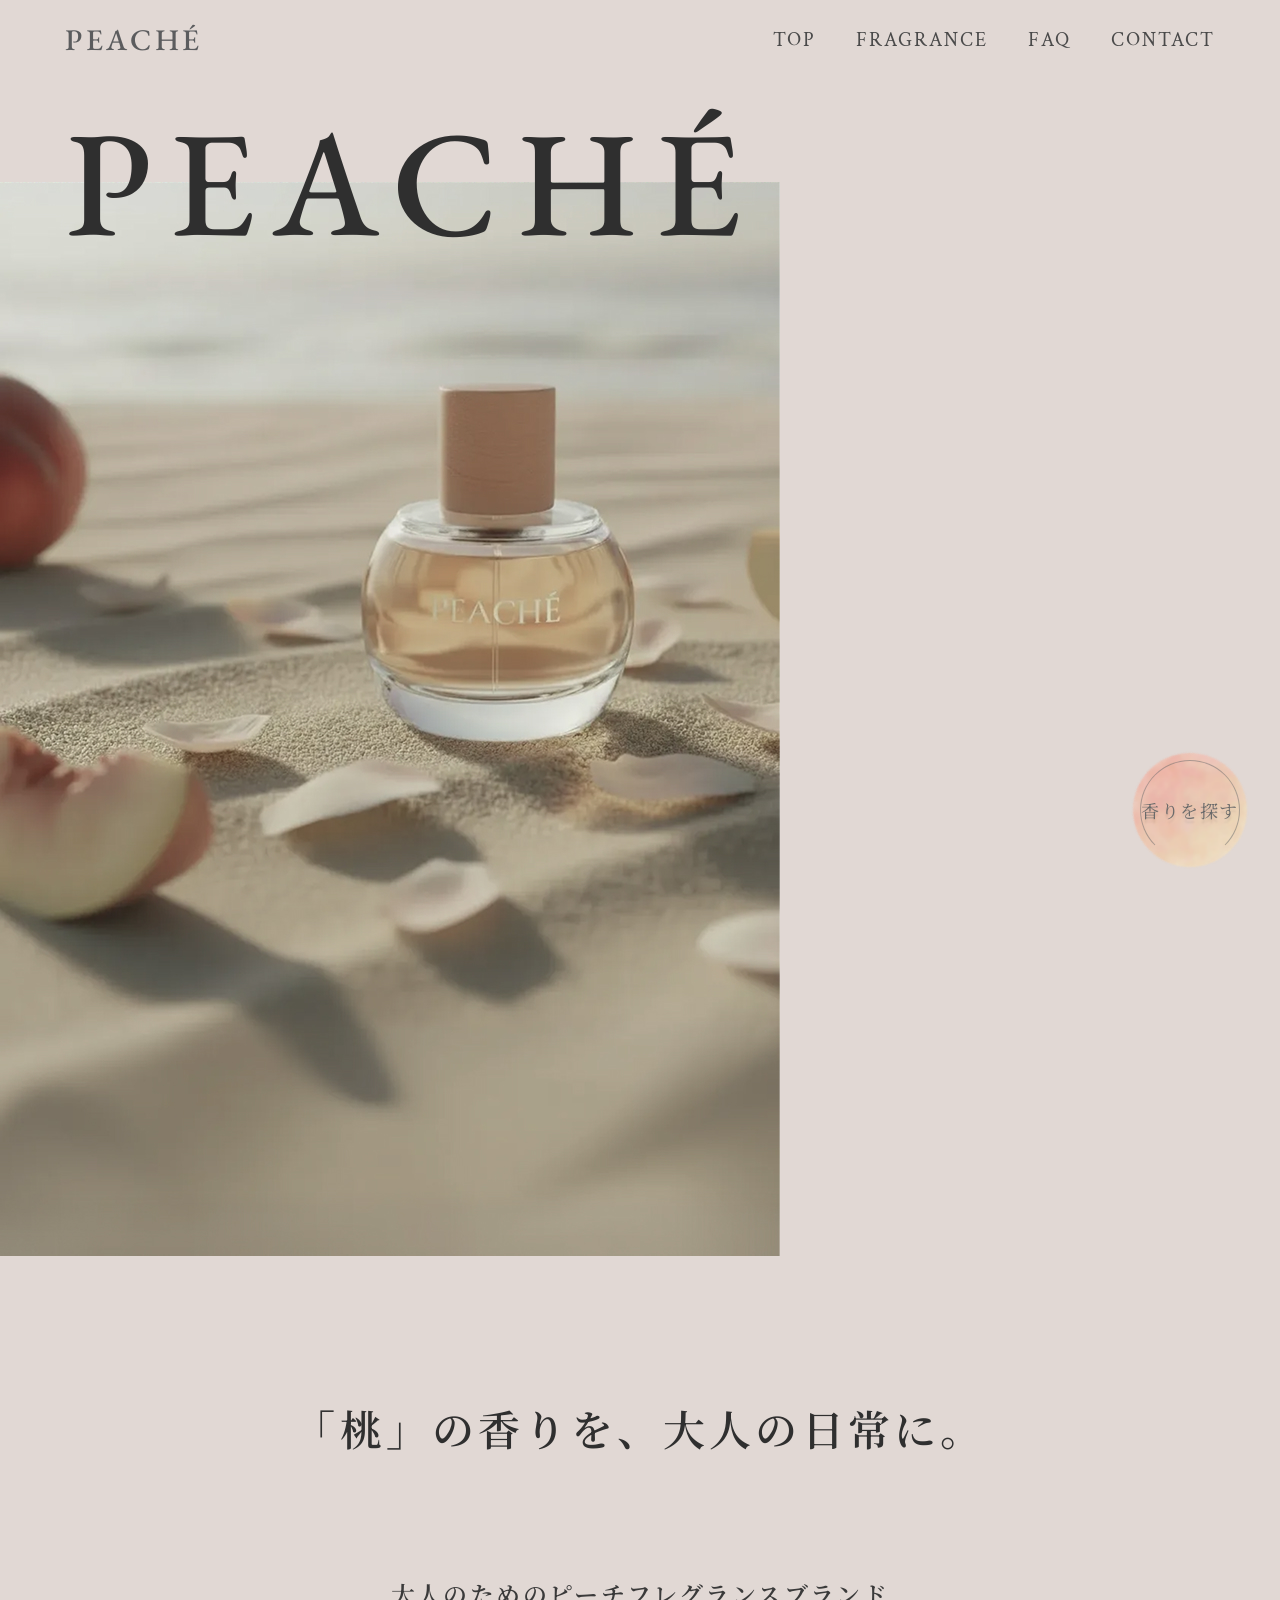
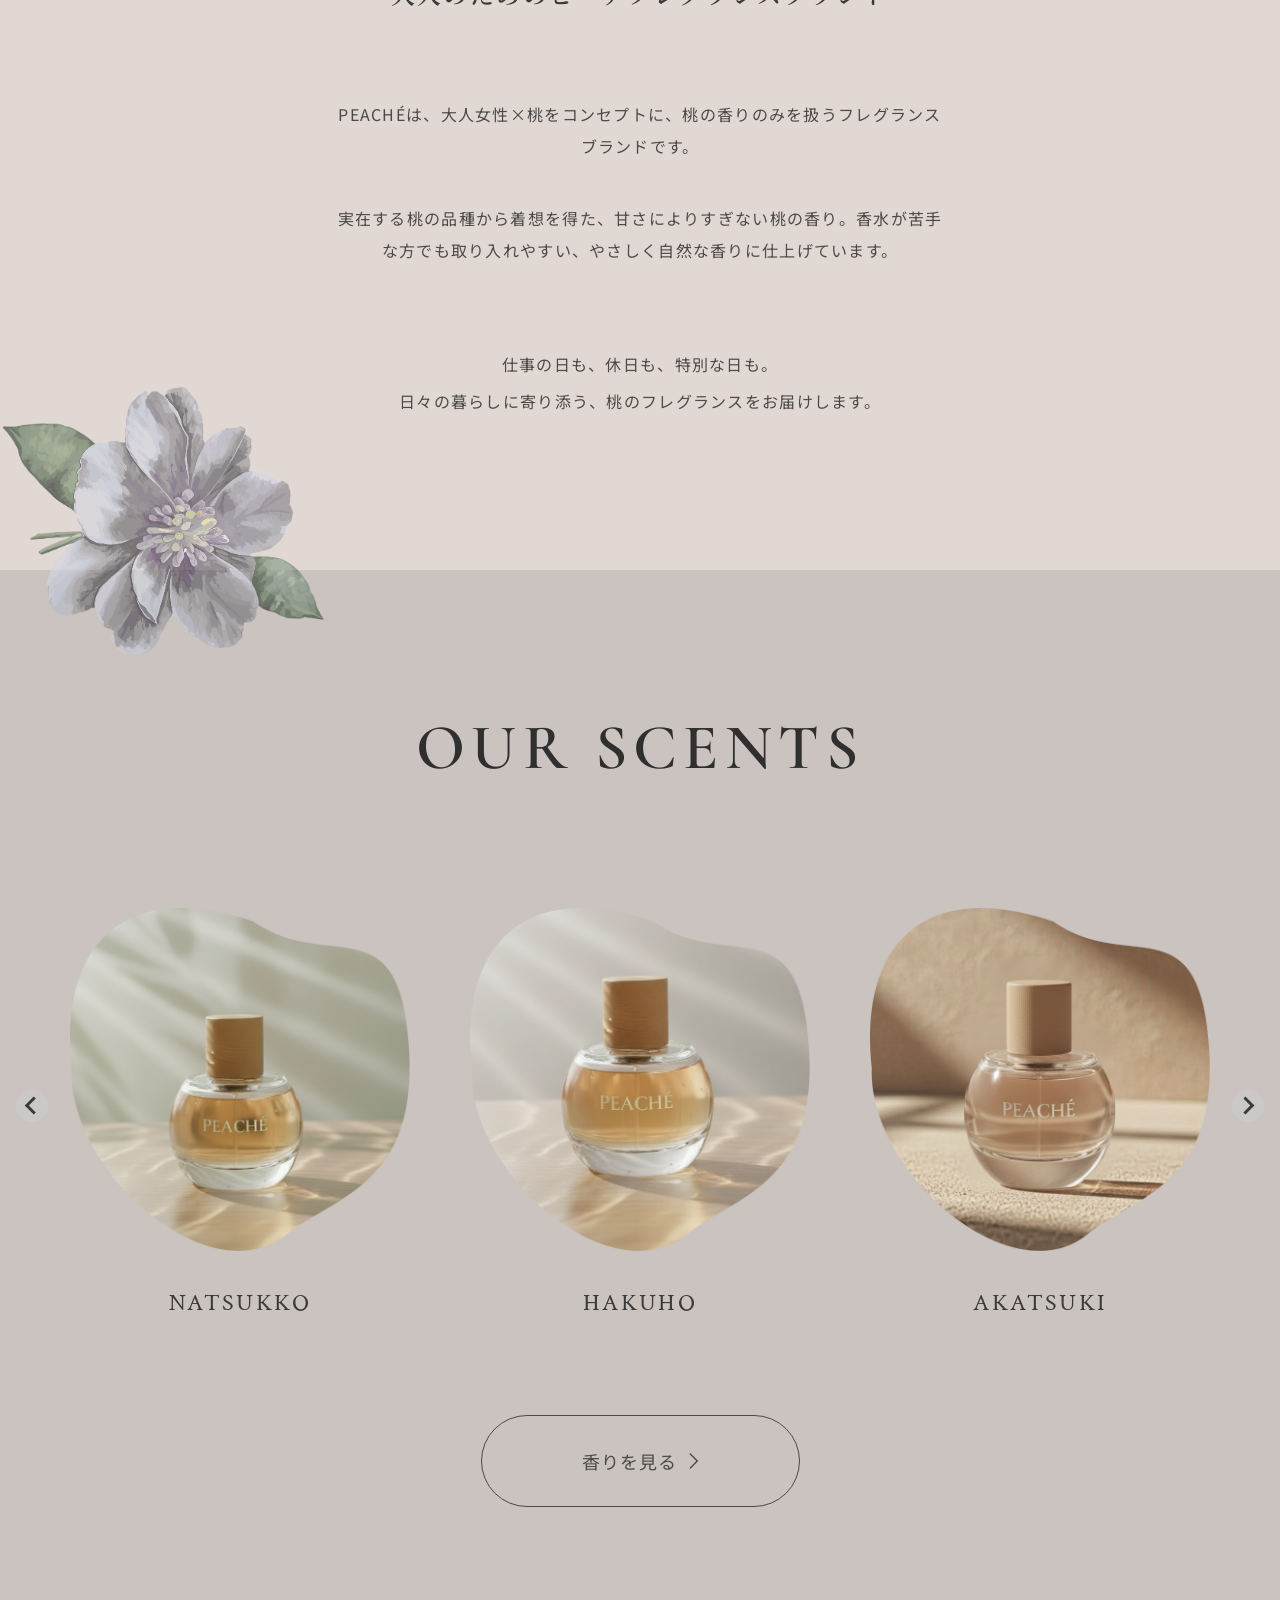
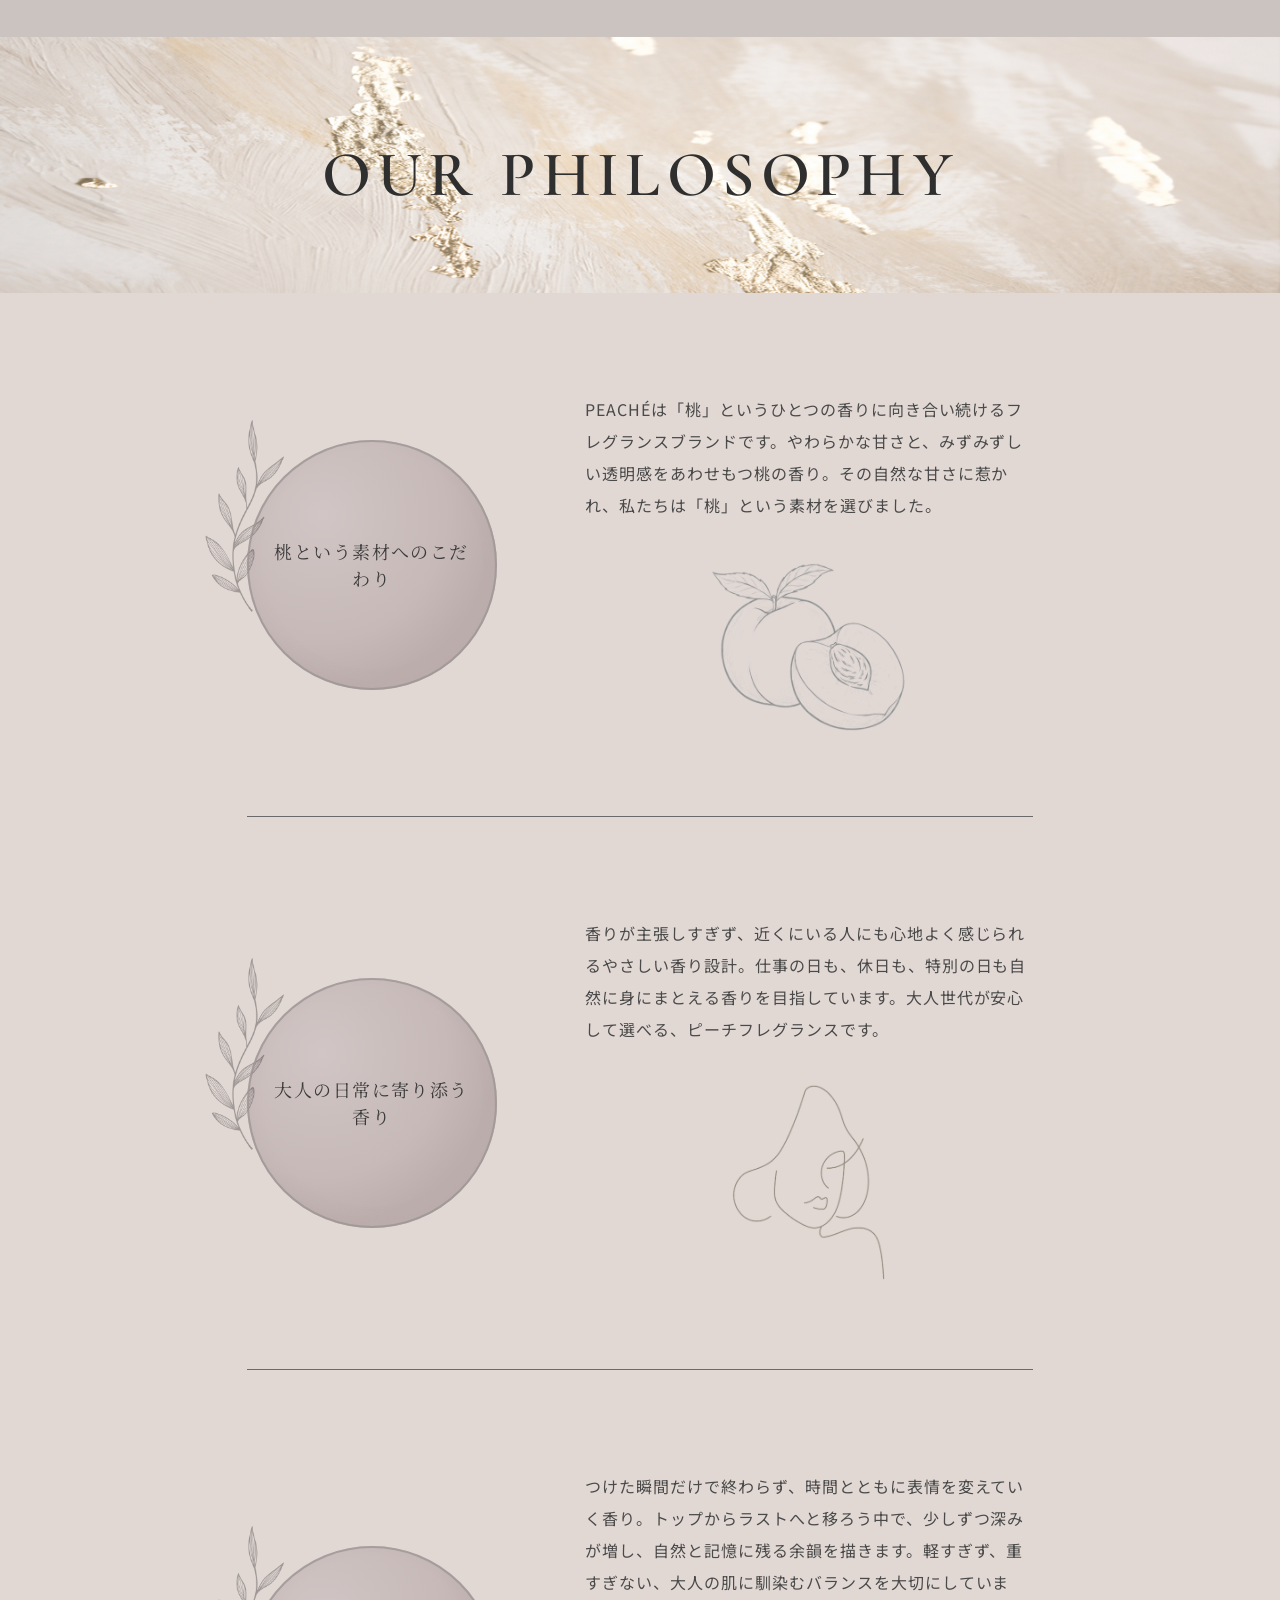
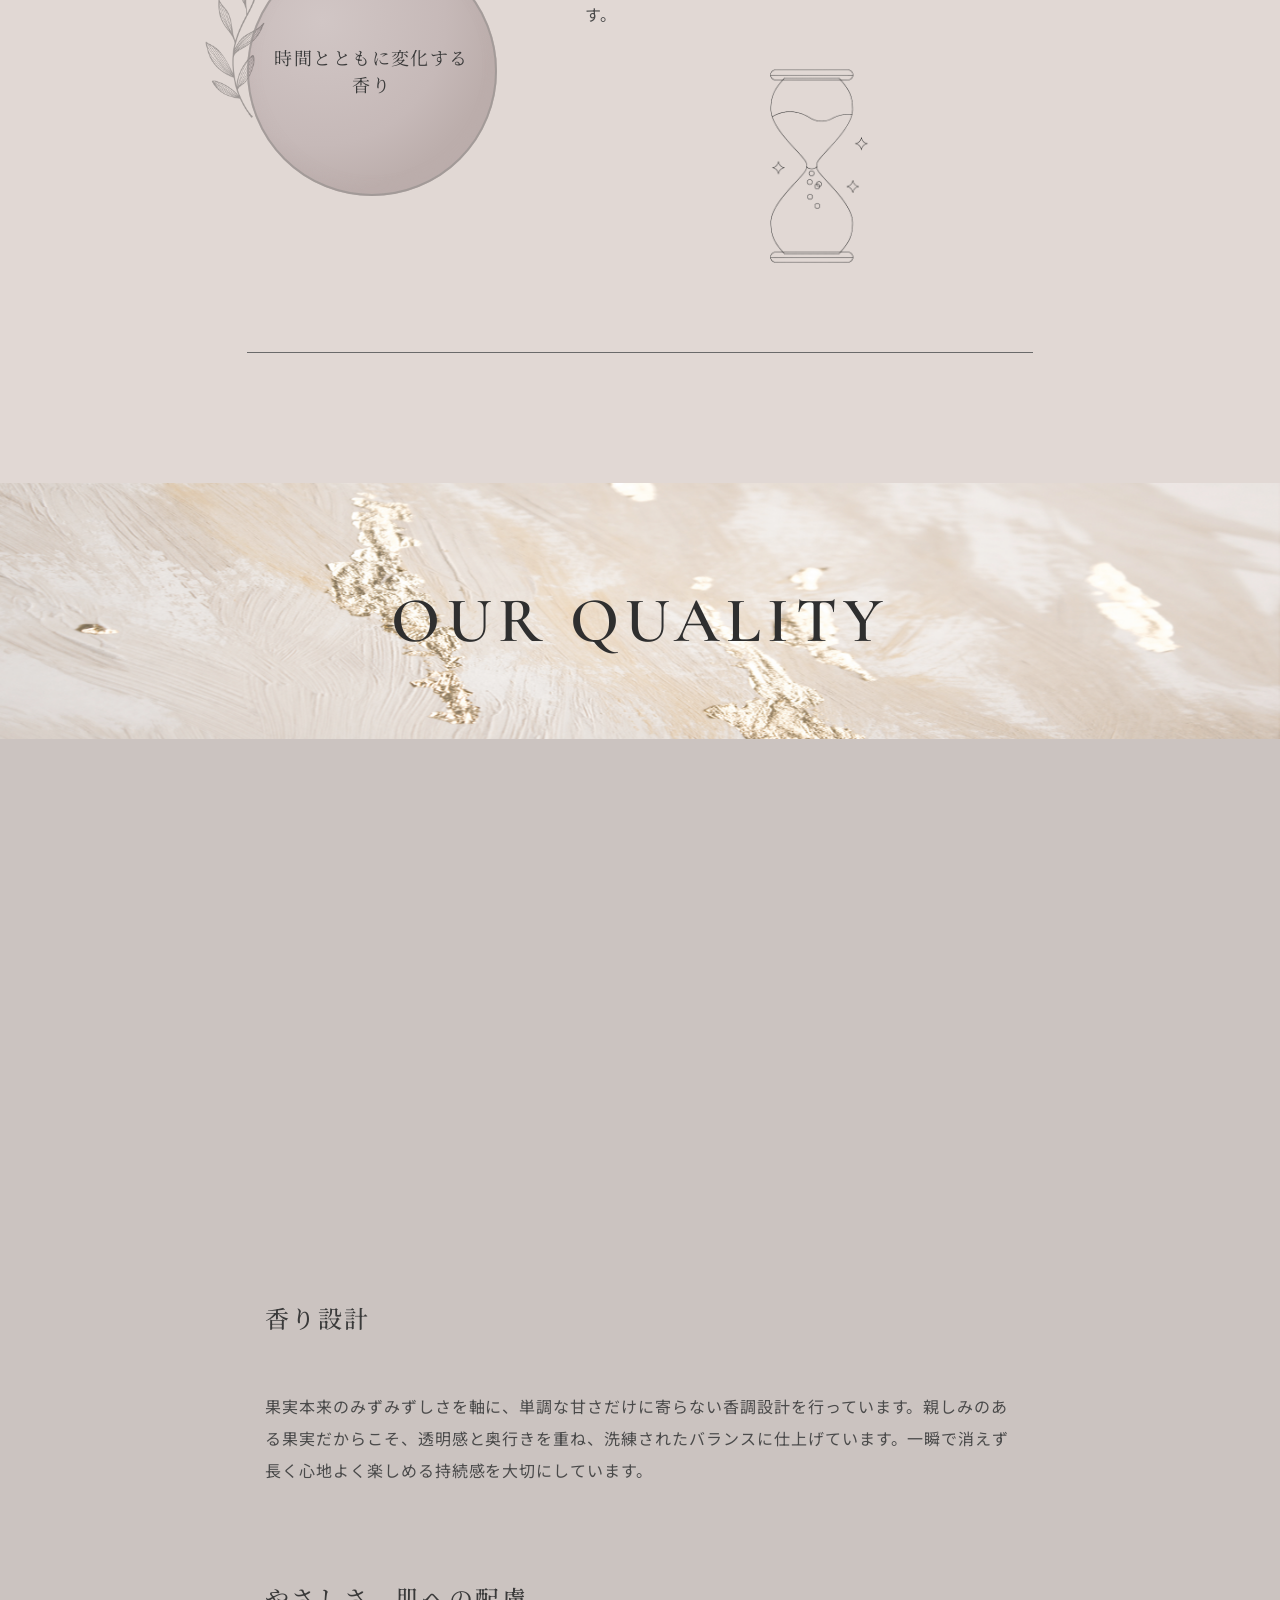
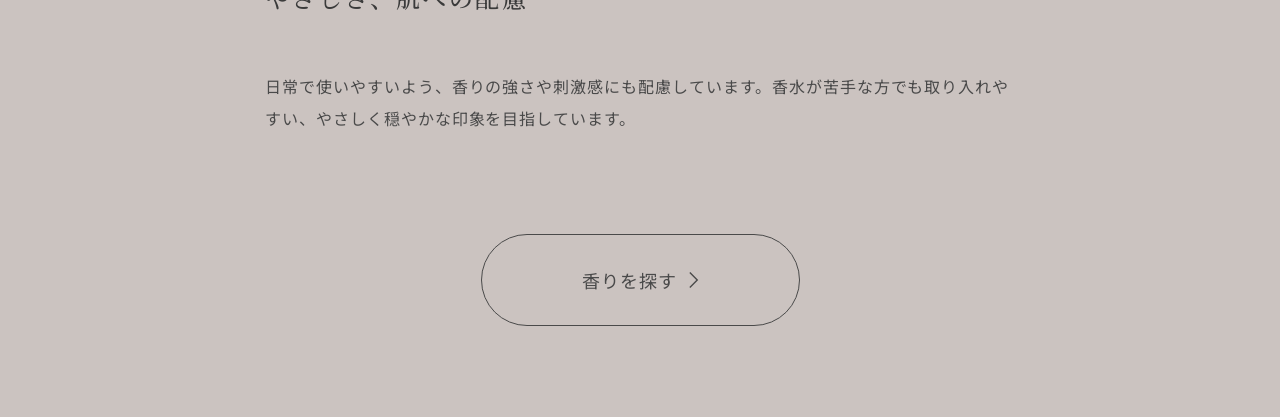
==== index.html @ 9c6ec513 "Add files via upload" ====
<!DOCTYPE html>
<html lang="ja">
    <head>
        <meta charset="UTF-8">
        <meta name="viewport" content="width=device-width, initial-scale=1.0">
        <meta name="description" content="「桃」の香りを、大人の日常に。PEACHÉは、実在する桃の品種から着想を得た、桃の香りのみを扱うフレグランスブランドです。">
        <title>PEACHÉ | 「桃」の香りを、大人の日常に。</title>

        <!-- web font -->
        <link rel="preconnect" href="https://fonts.googleapis.com">
        <link rel="preconnect" href="https://fonts.gstatic.com" crossorigin>
        <link href="https://fonts.googleapis.com/css2?family=Cormorant+Garamond:wght@500;600&family=Crimson+Text:wght@400&family=EB+Garamond:wght@500&family=Noto+Sans+JP:wght@400;500&family=Noto+Serif+JP:wght@500;600&display=swap" rel="stylesheet">
        
        <!-- リセットCSS -->
        <link rel="stylesheet" href="assets/css/destyle.css">
        <!-- splide CSS -->
        <link rel="stylesheet" href="https://cdn.jsdelivr.net/npm/@splidejs/splide@4.1.4/dist/css/splide.min.css">
        <!-- style CSS -->
        <link rel="stylesheet" href="assets/css/common.css">
        <link rel="stylesheet" href="assets/css/top.css">

    </head>

    <body>
        <div id="container" class="container">
            <header class="site-header js-header">
                <div class="site-header__inner">
                    <h1 class="site-header__logo">
                        <a class="logo" href="index.html">PEACHÉ</a>
                    </h1>
                    <!-- spのみ表示　ハンバーガー -->
                    <button type="button" class="site-header__open-btn js-site-header-open-btn">
                        <img src="assets/svg/hamburger-btn.svg" alt="メニューを開く">
                    </button>

                    <!-- spはドロワー　/ pcは横並びのグローバルナビ -->
                    <nav class="site-nav js-site-nav" id="site-nav">
                        
                        <!-- sp ドロワーのオーバーレイ用 背景　jsでクリックしたときに閉じる処理もつける-->
                        <div class="site-nav__overlay js-site-nav-overlay"></div>

                        <div class="site-nav__panel">
                            <div class="site-nav__header">
                                <a class="logo site-nav__logo" href="index.html">PEACHÉ</a>
                                <button type="button" class="site-nav__close-btn js-site-nav-close-btn">
                                    <img src="assets/svg/close-btn.svg" alt="メニューを閉じる">
                                </button>
                            </div>
                            <ul class="site-nav__list">
                                <li class="site-nav__item"><a href="index.html">TOP</a></li>
                                <li class="site-nav__item"><a href="fragrance/index.html">FRAGRANCE</a></li>
                                <li class="site-nav__item"><a href="faq.html">FAQ</a></li>
                                <li class="site-nav__item"><a href="contact.html">CONTACT</a></li>
                            </ul>
                        </div>
                    </nav>
                </div>
            </header>

            <main class="home-main">

                <section class="hero-home">
                        <h2 class="hero-home__title">PEACHÉ</h2>

                        <!-- divの箱の中に、pictureタグとsourceおいて、画面が768以上になったらPC用の画像に自動で切り替わるようにしてる -->
                        <div class="hero-home__image">
                            <picture>
                                <source srcset="assets/img/pc-top-hero@2x.jpg" media="(min-width: 768px)">
                                <img src="assets/img/sp-top-hero@2x.jpg" alt="">
                            </picture>
                        </div>
                        
                        <div class="hero-home__btn-box">
                            <a class="link-btn link-btn--hero link-btn--light" href="fragrance/index.html">
                                <span class="link-btn__text">香りを探す</span>
                                <span class="link-btn__arrow">
                                    <svg xmlns="http://www.w3.org/2000/svg" width="10" height="18" viewBox="0 0 10 18" fill="none">
                                        <path d="M1.10063 18L10 9L1.10063 0L0 1.12898L7.78302 9L0 16.871L1.10063 18Z" fill="currentColor"/>
                                    </svg>
                                </span>
                            </a>
                        </div>
                </section>

                <section class="concept">
                    <div class="concept__inner">
                            <h2 class="concept__title">「桃」の香りを、大人の日常に。</h2>
                            <p class="concept__lead">大人のための<br class="sp-br">ピーチフレグランスブランド</p>
                        <div class="concept__text-group">
                            <p class="concept__text">PEACHÉは、大人女性×桃をコンセプトに、桃の香りのみを扱うフレグランスブランドです。</p>
                            <p class="concept__text">実在する桃の品種から着想を得た、甘さによりすぎない桃の香り。香水が苦手な方でも取り入れやすい、やさしく自然な香りに仕上げています。</p>
                        </div>
                        <p class="concept__message">仕事の日も、休日も、特別な日も。<br>日々の暮らしに寄り添う、桃のフレグランスをお届けします。</p>
                    </div>
                </section>

                <section class="our-scents">
                    <h2 class="section__title section__title--our-scents">OUR SCENTS</h2>

                    <div class="splide our-scents__slider js-top-slider" aria-label="香りの一覧">
                        <div class="splide__track">
                            <ul class="splide__list">
                                <li class="splide__slide our-scents__item">
                                    <a href="fragrance/hakuho.html" class="our-scents__link">
                                        <img src="assets/img/top-scents-hakuho@2x.png" alt="HAKUHOの香水ボトル">
                                        <p class="our-scents__name">HAKUHO</p>
                                    </a>
                                </li>
                                <li class="splide__slide our-scents__item">
                                    <a href="fragrance/akatsuki.html" class="our-scents__link">
                                        <img src="assets/img/top-scents-akatsuki@2x.png" alt="AKATSUKIの香水ボトル">
                                        <p class="our-scents__name">AKATSUKI</p>
                                    </a>
                                </li>
                                <li class="splide__slide our-scents__item">
                                    <a href="fragrance/kawanakajima.html" class="our-scents__link">
                                        <img src="assets/img/top-scents-kawanakajima@2x.png" alt="KAWANAKAJIMAの香水ボトル">
                                        <p class="our-scents__name">KAWANAKAJIMA</p>
                                    </a>
                                </li>
                                <li class="splide__slide our-scents__item">
                                    <a href="fragrance/shimizu.html" class="our-scents__link">
                                        <img src="assets/img/top-scents-shimizu@2x.png" alt="SHIMIZUの香水ボトル">
                                        <p class="our-scents__name">SHIMIZU</p>
                                    </a>
                                </li>
                                <li class="splide__slide our-scents__item">
                                    <a href="fragrance/natsukko.html" class="our-scents__link">
                                        <img src="assets/img/top-scents-natsukko@2x.png" alt="NATSUKKOの香水ボトル">
                                        <p class="our-scents__name">NATSUKKO</p>
                                    </a>
                                </li>
                            </ul>
                        </div>
                    </div>

                    <div class="our-scents__cta">
                        <a class="link-btn link-btn--section link-btn--dark" href="fragrance/index.html">
                            <span class="link-btn__text">香りを見る</span>
                            <span class="link-btn__arrow">
                                <svg xmlns="http://www.w3.org/2000/svg" width="10" height="18" viewBox="0 0 10 18" fill="none">
                                    <path d="M1.10063 18L10 9L1.10063 0L0 1.12898L7.78302 9L0 16.871L1.10063 18Z" fill="currentColor"/>
                                </svg>
                            </span>
                        </a>
                    </div>
                </section>

                <section class="our-philosophy">
                    <div class="our-philosophy__head">
                        <h2 class="section__title section__title--our-philosophy">OUR PHILOSOPHY</h2>
                    </div>

                    <!-- PC 表示用 -->
                    <div class="our-philosophy__pc">

                        <div class="our-philosophy__pc-wrapper">

                            <!-- pc 1 -->
                            <div class="our-philosophy__row-block">
                                <div class="our-philosophy__circle-block">
                                    <div class="our-philosophy__circle our-philosophy__circle--leaf-left">
                                        <p class="our-philosophy__label">桃という素材へのこだわり</p>
                                    </div>
                                </div>

                                <div class="our-philosophy__content-block">
                                    <p class="our-philosophy__text">PEACHÉは「桃」というひとつの香りに向き合い続けるフレグランスブランドです。やわらかな甘さと、みずみずしい透明感をあわせもつ桃の香り。その自然な甘さに惹かれ、私たちは「桃」という素材を選びました。</p>
                                    <img class="our-philosophy__img our-philosophy__img--01" src="assets/img/top-philosophy-img-1@2x.png" alt="">
                                </div>
                            </div>

                            <!-- pc 2 -->
                            <div class="our-philosophy__row-block">
                                <div class="our-philosophy__circle-block">
                                    <div class="our-philosophy__circle our-philosophy__circle--leaf-left">
                                        <p class="our-philosophy__label">大人の日常に寄り添う香り</p>
                                    </div>
                                </div>

                                <div class="our-philosophy__content-block">
                                    <p class="our-philosophy__text">香りが主張しすぎず、近くにいる人にも心地よく感じられるやさしい香り設計。仕事の日も、休日も、特別の日も自然に身にまとえる香りを目指しています。大人世代が安心して選べる、ピーチフレグランスです。</p>
                                    <img class="our-philosophy__img our-philosophy__img--02" src="assets/img/top-philosophy-img-2@2x.png" alt="">
                                </div>
                            </div>

                            <!-- pc 3 -->
                            <div class="our-philosophy__row-block">
                                <div class="our-philosophy__circle-block">
                                    <div class="our-philosophy__circle our-philosophy__circle--leaf-left">
                                        <p class="our-philosophy__label">時間とともに変化する香り</p>
                                    </div>
                                </div>

                                <div class="our-philosophy__content-block">
                                    <p class="our-philosophy__text">つけた瞬間だけで終わらず、時間とともに表情を変えていく香り。トップからラストへと移ろう中で、少しずつ深みが増し、自然と記憶に残る余韻を描きます。軽すぎず、重すぎない、大人の肌に馴染むバランスを大切にしています。</p>
                                    <img class="our-philosophy__img our-philosophy__img--03" src="assets/img/top-philosophy-img-3@2x.png" alt="">
                                </div>
                            </div>
                        </div>
                    </div>

                    <!-- SP 表示用 -->
                    <div class="our-philosophy__sp">
                        <div class="our-philosophy__sp-wrapper">
                            <div class="our-philosophy__list">
                                <!-- sp circle intro 01 -->
                                <div class="our-philosophy__item">
                                    <!-- モーダルを開くボタン　data-modalの値と、開きたいモーダル側のの id を合致させる -->
                                    <button 
                                        class="our-philosophy__btn-open our-philosophy__circle our-philosophy__circle--leaf-left js-philosophy-open-btn"
                                        type="button"
                                        data-modal="philosophy-modal-01"
                                    >
                                        <span class="our-philosophy__label">桃という素材へのこだわり</span>
                                        <span class="our-philosophy__plus">+</span>
                                    </button>
                                </div>
                                <!-- sp circle intro 02 -->
                                <div class="our-philosophy__item">
                                    <!-- モーダルを開くボタン　data-modalの値と、開きたいモーダル側のの id を合致させる -->
                                    <button 
                                        class="our-philosophy__btn-open our-philosophy__circle our-philosophy__circle--leaf-right js-philosophy-open-btn"
                                        type="button"
                                        data-modal="philosophy-modal-02"
                                    >
                                        <span class="our-philosophy__label">大人の日常に寄り添う香り</span>
                                        <span class="our-philosophy__plus">+</span>
                                    </button>
                                </div>
                                <!-- sp circle intro 03 -->
                                <div class="our-philosophy__item">
                                    <!-- モーダルを開くボタン　data-modalの値と、開きたいモーダル側のの id を合致させる -->
                                    <button 
                                        class="our-philosophy__btn-open our-philosophy__circle our-philosophy__circle--leaf-left js-philosophy-open-btn"
                                        type="button"
                                        data-modal="philosophy-modal-03"
                                    >
                                        <span class="our-philosophy__label">時間とともに変化する香り</span>
                                        <span class="our-philosophy__plus">+</span>
                                    </button>
                                </div>
                            </div>
                        </div>

                        <!-- sp modal 01 -->
                        <div
                            class="our-philosophy-modal js-philosophy-modal"
                            id="philosophy-modal-01"
                        >
                            <!-- 背景のoverlay　jsでクリックしたときに閉じる処理もつける　-->
                            <div class="our-philosophyーmodal__overlay js-philosophy-overlay"></div>

                            <!-- モーダルの中身 -->
                            <div class="our-philosophy-modal__inner">
                                <h3 class="our-philosophy-modal__title">桃という素材へのこだわり</h3>
                                <img class="our-philosophy__img our-philosophy__img--01" src="assets/img/top-philosophy-img-1@2x.png" alt="">
                                <p class="our-philosophy__text">PEACHÉは「桃」というひとつの香りに向き合い続けるフレグランスブランドです。やわらかな甘さと、みずみずしい透明感をあわせもつ桃の香り。その自然な甘さに惹かれ、私たちは「桃」という素材を選びました。</p>
                                <button class="our-philosophy-modal__btn-close js-philosophy-close" type="button">
                                    <span class="our-philosophy-modal__close-icon">
                                        <img src="assets/svg/close-btn.svg" alt="">
                                    </span>
                                    <span class="our-philosophy-modal__close-text">閉じる</span>
                                </button>
                            </div>
                        </div>

                        <!-- sp modal 02 -->
                        <div
                            class="our-philosophy-modal js-philosophy-modal"
                            id="philosophy-modal-02"
                        >
                            <!-- 背景のoverlay　jsでクリックしたときに閉じる処理もつける　-->
                            <div class="our-philosophyーmodal__overlay js-philosophy-overlay"></div>

                            <div class="our-philosophy-modal__inner">
                                <h3 class="our-philosophy-modal__title">大人の日常に寄り添う香り</h3>
                                <img class="our-philosophy__img our-philosophy__img--02" src="assets/img/top-philosophy-img-2@2x.png" alt="">
                                <p class="our-philosophy__text">香りが主張しすぎず、近くにいる人にも心地よく感じられるやさしい香り設計。仕事の日も、休日も、特別の日も自然に身にまとえる香りを目指しています。大人世代が安心して選べる、ピーチフレグランスです。</p>
                                <button class="our-philosophy-modal__btn-close js-philosophy-close" type="button">
                                    <span class="our-philosophy-modal__close-icon">
                                        <img src="assets/svg/close-btn.svg" alt="">
                                    </span>
                                    <span class="our-philosophy-modal__close-text">閉じる</span>
                                </button>
                            </div>
                        </div>

                        <!-- sp modal 03 -->
                        <div
                            class="our-philosophy-modal js-philosophy-modal"
                            id="philosophy-modal-03"
                        >
                            <!-- 背景のoverlay　jsでクリックしたときに閉じる処理もつける　-->
                            <div class="our-philosophyーmodal__overlay js-philosophy-overlay"></div>

                            <div class="our-philosophy-modal__inner">
                                <h3 class="our-philosophy-modal__title">時間とともに変化する香り</h3>
                                <img class="our-philosophy__img our-philosophy__img--03" src="assets/img/top-philosophy-img-3@2x.png" alt="">
                                <p class="our-philosophy__text">つけた瞬間だけで終わらず、時間とともに表情を変えていく香り。トップからラストへと移ろう中で、少しずつ深みが増し、自然と記憶に残る余韻を描きます。軽すぎず、重すぎない、大人の肌に馴染むバランスを大切にしています。</p>
                                <button class="our-philosophy-modal__btn-close js-philosophy-close" type="button">
                                    <span class="our-philosophy-modal__close-icon">
                                        <img src="assets/svg/close-btn.svg" alt="">
                                    </span>
                                    <span class="our-philosophy-modal__close-text">閉じる</span>
                                </button>
                            </div>
                        </div>
                    </div>
                </section>

                <section class="our-quality">
                    <h2 class="section__title section__title--our-quality">OUR QUALITY</h2>
                    <div class="our-quality__wrapper">
                        <video class="our-quality__video" autoplay muted loop playsinline>
                            <source src="assets/video/quality-video.mp4">
                        </video>

                        <div class="our-quality__content">
                            <div class="our-quality__block">
                                <h3 class="our-quality__block-title">香り設計</h3>
                                <p class="our-quality__block-text">果実本来のみずみずしさを軸に、単調な甘さだけに寄らない香調設計を行っています。親しみのある果実だからこそ、透明感と奥行きを重ね、洗練されたバランスに仕上げています。一瞬で消えず長く心地よく楽しめる持続感を大切にしています。</p>
                            </div>

                            <div class="our-quality__block">
                                <h3 class="our-quality__block-title">やさしさ、肌への配慮</h3>
                                <p class="our-quality__block-text">日常で使いやすいよう、香りの強さや刺激感にも配慮しています。香水が苦手な方でも取り入れやすい、やさしく穏やかな印象を目指しています。</p>
                            </div>
                            
                            <div class="our-quality__cta">
                                <a class="link-btn link-btn--section link-btn--dark" href="fragrance/index.html">
                                    <span class="link-btn__text">香りを探す</span>
                                    <span class="link-btn__arrow">
                                        <svg xmlns="http://www.w3.org/2000/svg" width="10" height="18" viewBox="0 0 10 18" fill="none">
                                            <path d="M1.10063 18L10 9L1.10063 0L0 1.12898L7.78302 9L0 16.871L1.10063 18Z" fill="currentColor"/>
                                        </svg>
                                    </span>
                                </a>
                            </div>
                        </div>
                    </div>
                </section>
            </main>

            <!-- フローティングCTA -->
            <a class="floating-cta" href="fragrance/index.html">
                <span class="floating-cta__text">香りを探す</span>
            </a>
            
            
            <footer class="footer">
                
                <div class="footer__wrapper">
                    <div class="footer__top">
                        <div class="footer__cta">
                            <a class="link-btn link-btn--contact link-btn--dark" href="contact.html">
                                <span class="link-btn__text">CONTACT</span>
                                <span class="link-btn__arrow">
                                    <svg xmlns="http://www.w3.org/2000/svg" width="10" height="18" viewBox="0 0 10 18" fill="none">
                                        <path d="M1.10063 18L10 9L1.10063 0L0 1.12898L7.78302 9L0 16.871L1.10063 18Z" fill="currentColor"/>
                                    </svg>
                                </span>
                            </a>
                        </div>    
                        <a class="logo footer__logo" href="index.html">PEACHÉ</a>
                    </div>

                    <div class="footer__bottom">
                        <ul class="footer__policy-list">
                            <li class="footer__policy-item">
                                <a href="#">利用規約</a>
                            </li>
                            <li class="footer__policy-item">
                                <a href="#">配送ポリシー</a>
                            </li>
                            <li class="footer__policy-item">
                                <a href="#">プライバシーポリシー</a>
                            </li>
                            <li class="footer__policy-item">
                                <a href="#">返金ポリシー</a>
                            </li>
                            <li class="footer__policy-item">
                                <a href="#">特定商取引法に基づく表記</a>
                            </li>
                        </ul>
                        <small class="footer__copyright">&copy; 2027,PEACHÉ</small>
                    </div>
                </div>
            </footer>
        </div>
        
        <!-- splide js -->
        <script src="https://cdn.jsdelivr.net/npm/@splidejs/splide@4.1.4/dist/js/splide.min.js"></script>
        <!-- main js -->
        <script src="assets/js/main.js"></script>

    </body>
</html>
---- assets/css/destyle.css ----
/*! destyle.css v4.0.1 | MIT License | https://github.com/nicolas-cusan/destyle.css */

/* Reset box-model and set borders */
/* ============================================ */

*,
::before,
::after {
  box-sizing: border-box;
  border-style: solid;
  border-width: 0;
  min-width: 0;
}

/* Document */
/* ============================================ */

/**
 * 1. Correct the line height in all browsers.
 * 2. Prevent adjustments of font size after orientation changes in iOS.
 * 3. Remove gray overlay on links for iOS.
 */

html {
  line-height: 1.15; /* 1 */
  -webkit-text-size-adjust: 100%; /* 2 */
  -webkit-tap-highlight-color: transparent; /* 3*/
}

/* Sections */
/* ============================================ */

/**
 * Remove the margin in all browsers.
 */

body {
  margin: 0;
}

/**
 * Render the `main` element consistently in IE.
 */

main {
  display: block;
}

/* Vertical rhythm */
/* ============================================ */

p,
table,
blockquote,
address,
pre,
iframe,
form,
figure,
dl {
  margin: 0;
}

/* Headings */
/* ============================================ */

h1,
h2,
h3,
h4,
h5,
h6 {
  font-size: inherit;
  font-weight: inherit;
  margin: 0;
}

/* Lists (enumeration) */
/* ============================================ */

ul,
ol {
  margin: 0;
  padding: 0;
  list-style: none;
}

/* Lists (definition) */
/* ============================================ */

dt {
  font-weight: bold;
}

dd {
  margin-left: 0;
}

/* Grouping content */
/* ============================================ */

/**
 * 1. Add the correct box sizing in Firefox.
 * 2. Show the overflow in Edge and IE.
 */

hr {
  box-sizing: content-box; /* 1 */
  height: 0; /* 1 */
  overflow: visible; /* 2 */
  border-top-width: 1px;
  margin: 0;
  clear: both;
  color: inherit;
}

/**
 * 1. Correct the inheritance and scaling of font size in all browsers.
 * 2. Correct the odd `em` font sizing in all browsers.
 */

pre {
  font-family: monospace, monospace; /* 1 */
  font-size: inherit; /* 2 */
}

address {
  font-style: inherit;
}

/* Text-level semantics */
/* ============================================ */

/**
 * Remove the gray background on active links in IE 10.
 */

a {
  background-color: transparent;
  text-decoration: none;
  color: inherit;
}

/**
 * 1. Remove the bottom border in Chrome 57-
 * 2. Add the correct text decoration in Chrome, Edge, IE, Opera, and Safari.
 */

abbr[title] {
  text-decoration: underline dotted; /* 2 */
}

/**
 * Add the correct font weight in Chrome, Edge, and Safari.
 */

b,
strong {
  font-weight: bolder;
}

/**
 * 1. Correct the inheritance and scaling of font size in all browsers.
 * 2. Correct the odd `em` font sizing in all browsers.
 */

code,
kbd,
samp {
  font-family: monospace, monospace; /* 1 */
  font-size: inherit; /* 2 */
}

/**
 * Add the correct font size in all browsers.
 */

small {
  font-size: 80%;
}

/**
 * Prevent `sub` and `sup` elements from affecting the line height in
 * all browsers.
 */

sub,
sup {
  font-size: 75%;
  line-height: 0;
  position: relative;
  vertical-align: baseline;
}

sub {
  bottom: -0.25em;
}

sup {
  top: -0.5em;
}

/* Replaced content */
/* ============================================ */

/**
 * Prevent vertical alignment issues.
 */

svg,
img,
embed,
object,
iframe {
  vertical-align: bottom;
}

/* Forms */
/* ============================================ */

/**
 * Reset form fields to make them styleable.
 * 1. Make form elements stylable across systems iOS especially.
 * 2. Inherit text-transform from parent.
 */

button,
input,
optgroup,
select,
textarea {
  -webkit-appearance: none; /* 1 */
  appearance: none;
  vertical-align: middle;
  color: inherit;
  font: inherit;
  background: transparent;
  padding: 0;
  margin: 0;
  border-radius: 0;
  text-align: inherit;
  text-transform: inherit; /* 2 */
}

/**
 * Correct cursors for clickable elements.
 */

button,
[type="button"],
[type="reset"],
[type="submit"] {
  cursor: pointer;
}

button:disabled,
[type="button"]:disabled,
[type="reset"]:disabled,
[type="submit"]:disabled {
  cursor: default;
}

/**
 * Improve outlines for Firefox and unify style with input elements & buttons.
 */

:-moz-focusring {
  outline: auto;
}

select:disabled {
  opacity: inherit;
}

/**
 * Remove padding
 */

option {
  padding: 0;
}

/**
 * Reset to invisible
 */

fieldset {
  margin: 0;
  padding: 0;
  min-width: 0;
}

legend {
  padding: 0;
}

/**
 * Add the correct vertical alignment in Chrome, Firefox, and Opera.
 */

progress {
  vertical-align: baseline;
}

/**
 * Remove the default vertical scrollbar in IE 10+.
 */

textarea {
  overflow: auto;
}

/**
 * Correct the cursor style of increment and decrement buttons in Chrome.
 */

[type="number"]::-webkit-inner-spin-button,
[type="number"]::-webkit-outer-spin-button {
  height: auto;
}

/**
 * Correct the outline style in Safari.
 */

[type="search"] {
  outline-offset: -2px; /* 1 */
}

/**
 * Remove the inner padding in Chrome and Safari on macOS.
 */

[type="search"]::-webkit-search-decoration {
  -webkit-appearance: none;
}

/**
 * 1. Correct the inability to style clickable types in iOS and Safari.
 * 2. Fix font inheritance.
 */

::-webkit-file-upload-button {
  -webkit-appearance: button; /* 1 */
  font: inherit; /* 2 */
}

/**
 * Fix appearance for Firefox
 */
[type="number"] {
  -moz-appearance: textfield;
}

/**
 * Clickable labels
 */

label[for] {
  cursor: pointer;
}

/* Interactive */
/* ============================================ */

/*
 * Add the correct display in Edge, IE 10+, and Firefox.
 */

details {
  display: block;
}

/*
 * Add the correct display in all browsers.
 */

summary {
  display: list-item;
}

/*
 * Remove outline for editable content.
 */

[contenteditable]:focus {
  outline: auto;
}

/* Tables */
/* ============================================ */

/**
1. Correct table border color inheritance in all Chrome and Safari.
*/

table {
  border-color: inherit; /* 1 */
  border-collapse: collapse;
}

caption {
  text-align: left;
}

td,
th {
  vertical-align: top;
  padding: 0;
}

th {
  text-align: left;
  font-weight: bold;
}
---- assets/css/common.css ----
@charset "UTF-8";

/* ===================
全体共通
====================== */

:root {
     /* color background */
    --color-bg-base: #E1D8D4;
    --color-bg-accent: #CBC3C0;
    --color-bg-light: #EBE1DC;

    /* color text */
    --color-text-strong: #2F2F2F;
    --color-text-heading: #3A3A3A;
    --color-text-body: #4A4A4A;
    --color-text-muted: #6A6A6A;

    /* font-family */
    --font-body-ja:
        "Noto Sans JP",
        "Hiragino Kaku Gothic ProN",
        "Yu Gothic",
        Meiryo,
        sans-serif;

    --font-display-ja:
        "Noto Serif JP",
        "Hiragino Mincho ProN",
        "Yu Mincho",
        serif;

    --font-body-en:
        "Crimson Text",
        serif;

    --font-display-en:
        "Cormorant Garamond",
        serif;

    --font-logo:
        "EB Garamond",
        serif;
}

html {
    font-size: 62.5%;
}

body {
    font-family: var(--font-body-ja);
    font-style: normal;
    color: var(--color-text-body);
    background-color: var(--color-bg-base);
    line-height: 1.5;
    font-size: 1.6rem;
}

img {
    max-width: 100%;
    height: auto;
}



/* ===================
共通ボタン
====================== */

/* 共通リンクのボタン(hero our-scents our-quality) */
.link-btn {
    display: inline-flex;
    
    justify-content: center;
    align-items: center;
    gap: 0.75em;
    cursor: pointer;

    /* テキストなど中身改行しないようにする */
    white-space: nowrap;

    border-radius: 50px;
    border: 1px solid currentColor;

    padding:
        clamp(2.6rem, 1.8rem + 2vw, 3.6rem)
        clamp(5.5rem, 3rem + 6vw, 10rem);
}

.link-btn--hero {
    font-size: 1.8rem;
}

/* .link-btnをホバーしたら、矢印が6px動く */
.link-btn:hover .link-btn__arrow {
    transform: translateX(8px);
}

.link-btn:hover {
    opacity: 0.8;
}

.link-btn__text {
    text-align: center;
    font-family: var(--font-body-ja);
    line-height: 1;
    letter-spacing: 0.06em;
    font-size: 1.8rem;
}

.link-btn__arrow {
    display: inline-flex;
    align-items: center;
    justify-content: center;
    width: 0.6em;
    height: 1em;

    /* hoverでトランスフォームが変わったら（要素を動かしたりするのが）0.4秒かけて動く準備　→　hoverで使うやつ*/
    transition: transform 0.4s;
}

.link-btn__arrow svg {
    display: block;
    width: 100%;
    height: 100%;
}



/* ===================
ヘッダー
====================== */

/* topページの固定ヘッダー */
.site-header {
    position: fixed;
    top: 0;
    left: 0;
    width: 100%;
    height: 64px;
    z-index: 1000;
    background-color: var(--color-bg-base);
    
    /* 少しスクロールしたら、フワッと上に消える */
    transition: 
    transform 0.8s ease,
    opasity 0.8s ease;
}

/* jsで上にヘッダーを隠す時に使う 少しスクロールしたら、フワッと上に消える */
.site-header.is-hidden {
    transform: translateY(-100%);
    opacity: 0;
    
}

/* fixedヘッダー分の高さ６４px　bodyで下げる */
body {
    padding-top: 64px;
}

/* ヘッダーの中身を整える箱 */
.site-header__inner {
    display: flex;
    align-items: center;
    justify-content: space-between;
    max-width: 1280px;
    padding-inline: 5.1%;
    margin: 0 auto;
    height: 100%;
}

.site-header__logo {
    margin: 0;
}

.logo {
    color: #5B5C5E;
    text-align: center;
    font-family: var(--font-logo);
    font-size: 2rem;
    font-weight: 500;
    line-height: 1;
    letter-spacing: 0.12em;
}

/* sp open ハンバーガーボタン */
.site-header__open-btn {
    display:inline-flex;
    justify-content: center;
    align-items: center;
    width: 44px;
    height: 44px;
    cursor: pointer;
}

.site-header__open-btn img {
    display: block;
    width: 30px;
    height: auto;
}

/* nav base */

/* navメニュー全体をを隠している状態のまとめた箱 */
.site-nav {
    position: fixed;
    inset: 0;
    visibility: hidden;
    opacity: 0;
    pointer-events: none;

    transition: opacity 0.5s ease, visibility 0.5s ease;
}

/* navメニュー全体が開いた状態　is-openが付いたら開くっていうCSSを書いてる */
.site-nav.is-open {
    visibility: visible;
    opacity: 1;
    pointer-events: auto;
}

/* ドロワーメニューの後ろのうっすら黒い背景 ここもjsでクリックしたら閉じれるようにする */
.site-nav__overlay {
    position: absolute;
    inset: 0;
    background-color: rgba(0, 0, 0, 0.5);
    cursor: pointer;
}

/* 右から出てくるドロワー本体全体（ヘッダーとナビ） */
.site-nav__panel {
    position: absolute;
    top: 0;
    right: 0;
    width: min(85%, 320px);
    height: 100%;
    background-color: var(--color-bg-base);
    transform: translateX(100%);

    transition: transform 0.5s ease;
}

/* site-navにis-openがついた時、その中のsite-nav__panel（ヘッダーとナビ）が、0の元の位置に戻る*/
.site-nav.is-open .site-nav__panel {
    transform: translateX(0);
}

/* ドロワー上部 */
.site-nav__header {
    display: flex;
    justify-content: space-between;
    align-items: center;
    height: 64px;
    padding-inline: 5.1%;
}

.site-nav__close-btn {
    display:inline-flex;
    justify-content: center;
    align-items: center;

    /* 箱は大きめにして、pointerできる範囲を増やしている */
    width: 44px;
    height: 44px;
    cursor: pointer
}

.site-nav__close-btn img {
    display: block;
    width: 30px;
    height: auto;
}

/* SPの時のメニュー一覧 */
.site-nav__list {
    display: flex;
    flex-direction: column;
    justify-content: center;
    background-color: var(--color-bg-accent);
    padding: 80px 0 80px 4.1%;
    gap: 48px;
    height: calc(100% - 80px);
}

.site-nav__item {
    width: 100%;
    border-bottom: 1px solid var(--color-text-muted);
}

.site-nav__item a {
    display: block;
    padding-bottom: 20px;
    color: var(--color-text-body);
    font-family: var(--font-body-en);
    font-size: 2rem;
    line-height: 1;
    letter-spacing: 0.1em;
}


@media screen and (min-width: 768px) {

    .site-header {
        height: 80px;
    }

    /* ヘッダー分の高さ80px分　メインごと下げる */
    body {
        padding-top: 80px;
    }

    .logo {
        font-size: 3rem;
    }

    .site-header__open-btn {
        display: none;
    }

    /* navメニューを見える状態にしSPの設定値を元に戻した　transitionは不要 */
    .site-nav {
        position: static;
        inset: auto;
        visibility: visible;
        pointer-events: auto;
        opacity: 1;
        transition: none;
    }

    .site-nav__overlay {
        display: none;
    }

    .site-nav__panel {
        position: static;
        width: auto;
        height: auto;
        transform: none;
        background: transparent;
        transition: none;
    }

    .site-nav__header {
        display: none;
    }

    .site-nav__list {
        display: flex;
        flex-direction: row;
        justify-content: center;
        background-color: transparent;
        padding: 0;
        gap: 40px;
        height: auto;
    }

    .site-nav__item {
        width: auto;
        border-bottom: none;
    }

    .site-nav__item a {
        padding-bottom: 0;
    }
}



/* ===================
footer
====================== */

.footer {
    position: relative;
    background-color: #C1BAB7;
    padding: 40px 5.1%;
}

.footer__wrapper {
    width: 100%;
}

.footer__top {
    display: flex;
    flex-direction: column;
    align-items: center;
    gap: 32px;
}

.footer__cta {
    display: flex;
    justify-content: flex-end;
    width: 100%;
}

.footer__bottom {
    display: flex;
    flex-direction: column;
    align-items: center;
    gap: 32px;
    margin-top: 32px;
}

.footer__policy-list {
    display: flex;
    flex-wrap: wrap;
    justify-content: center;
    gap: 2rem 2rem;
}

.footer__logo {
    font-size: 2rem;
}

.link-btn--contact {
    padding:
        clamp(1.5rem, 1.2rem + 1vw, 2.4rem)
        clamp(3.6rem, 2rem + 3vw, 6.5rem);

    color: var(--color-text-muted);
}

.link-btn--contact .link-btn__text {
    font-size: 1.6rem;
    letter-spacing: 0.04em;
}

.footer__policy-item a {
    color: var(--color-text-muted);
    font-family: var(--font-body-ja);
    font-size: 1.3rem;
    line-height: 1;
    letter-spacing: 0.04em;
}

.footer__copyright {
    color: var(--color-text-muted);
    text-align: center;
    font-family: var(--font-body-ja);
    font-size: 1.3rem;
    line-height: 1;
    letter-spacing: 0.04em;
}


@media screen and (min-width: 768px) {

    .footer {
        padding: 48px 5.5%;
    }

    .footer__wrapper {
        width: auto;
        max-width: 1100px;
        margin: 0 auto;
    }

    .footer__top {
        display: flex;
        flex-direction: row-reverse;
        align-items: center;
        justify-content: space-between;
        gap: 0;
    }

    .footer__cta {
        display: block;
        justify-content: flex-start;
        width: auto;
    }

    .footer__bottom {
        justify-content: space-between;
        align-items: center;
        margin-top: 40px;
    }

    .footer__policy-list {
        display: flex;
        flex-wrap: wrap;
        justify-content: space-between;
        gap: 0 3rem;
    }
}



/* ===================
ページ共通のhero
====================== */

.page-hero {
    position: relative;
}

.page-hero__title-group {
    position: absolute;
    top: 50%;
    left: 50%;
    transform: translate(-50%, -50%);

    display: flex;
    align-items: center;
    flex-direction: column;
    gap: clamp(20px, 4vw, 40px);
    width: 100%;
    margin: 0 auto;
}

.page-hero__img {
    display: block;
    width: 100%;
    height: clamp(260px, 50vw, 320px);
    overflow: hidden;
}

.page-hero__img img {
    width: 100%;
    height: 100%;
    object-fit: cover;
}

.page-hero__title {
    color: var(--color-text-body);
    text-align: center;
    font-family: var(--font-display-ja);
    font-size: clamp(2.4rem, 6vw, 3.2rem);
    font-weight: 600;
    line-height: 1.3;
    letter-spacing: 0.1em;
}

.page-hero__sabtitle {
    color: var(--color-text-body);
    text-align: center;
    font-family: var(--font-display-en);
    font-size: clamp(1.6rem, 4vw, 2.2rem);
    font-weight: 500;
    line-height: 1;
    letter-spacing: 0.1em;
}


@media screen and (min-width: 768px) {

    .page-hero__img {
        height: clamp(300px, 35vw, 420px);
    }

    .page-hero__title {
        font-size: clamp(2.4rem, 4vw, 5rem);
    }

    .page-hero__sabtitle {
        font-size: clamp(1.6rem, 2.5vw, 2.8rem);
    }
}



/* ===================
breadcrumb パンくず
====================== */

.breadcrumb {
    padding: 16px 4.1%;
    background-color: var(--color-bg-light);
}

.breadcrumb__inner {
    margin: 0 auto;
}

.breadcrumb__list {
    display: flex;
    align-items: center;
    flex-direction: row;
    flex-wrap: wrap;
    gap: 0 13px;
}

.breadcrumb__item {
    color: var(--color-text-muted);
    font-family: var(--font-body-ja);
    font-size: 1.4rem;
    line-height: 1;
    letter-spacing: 0.06em;

    display: flex;
    align-items: center;
}

.breadcrumb__item:not(:last-child)::after {
    content: '';
    display: inline-block;
    vertical-align: middle;
    transform: rotate(45deg);
    width: 3px;
    height: 3px;
    margin-left: 10px;
    border-top: 1px solid #333333;
    border-right: 1px solid #333333;
}
---- assets/css/top.css ----
@charset "UTF-8";

/* ===================
top共通タイトル
====================== */
.section__title {
    color: var(--color-text-strong);
    font-family: var(--font-display-en);
    font-size: 2.8rem;
    font-weight: 600;
    letter-spacing: 0.1em;
    text-align: center;
}

@media screen and (min-width: 768px) {

    .section__title {
        font-size: 6.4rem;
    }

    .sp-br {
        display: none;
    }
}


/* ===================
home-main
====================== */
.home-main {
    /*　上にタイトルが重なる（PEACHEの）分余白を作るために下げる */
    margin-top: clamp(60px, 8vw, 120px);
}

.hero-home {
    /*　hero-home__titleとボタンの基準になるように */
    position: relative;
}

.hero-home__image {
    display: block;
    width: 100%;
    height: auto;
}

.hero-home__title {
    position: absolute;
    top: 0;
    left: clamp(20px, 5.12vw, 80px);
    transform: translateY(-50%);
    z-index: 2;

    color: var(--color-text-strong);
    text-align: center;
    font-family: var(--font-logo);
    font-size: clamp(6rem, 15.3vw, 15rem);
    font-weight: 500;
    line-height: 1;
    letter-spacing: 0.12em;
}

.hero-home__btn-box {
    position: absolute;
    bottom: 60px;
    left: 50%;
    transform: translateX(-50%);
    z-index: 2;
}

/* heroのリンクボタン 個別部分　*/
.link-btn--light {
    color: #E5DAD3;
}

@media screen and (min-width: 768px) {

    .hero-home__btn-box {
        display: none;
    }
}



/* ===================
concept
====================== */

.concept {
    position: relative;

    padding-top: 80px;
    padding-bottom: 100px;
}

.concept__inner {
    padding-inline: 5.1%;
    max-width: 600px;
    margin: 0 auto;
}

.concept__title {
    color: var(--color-text-strong);
    text-align: center;
    font-family: var(--font-display-ja);
    font-size: 2.4rem;
    font-weight: 600;
    line-height: 2;
    letter-spacing: 0.1em;
}

.concept__lead {
    color: var(--color-text-heading);
    text-align: left;
    font-family: var(--font-display-ja);
    font-size: 1.8rem;
    font-weight: 600;
    line-height: 2;
    letter-spacing: 0.1em;

    margin-top: 64px;
}

.concept__text-group {
    margin-left: auto;
    margin-top: 60px;
}

.concept__text {
    color: var(--color-text-body);
    text-align: left;
    font-family: var(--font-body-ja);
    font-size: 1.6rem;
    line-height: 2;
    letter-spacing: 0.08em;
}

/* 意味　２つ目のconcept__texを指定している*/
.concept__text + .concept__text {
    margin-top: 48px;
}

.concept__message {
    color: var(--color-text-body);
    font-family: var(--font-body-ja);
    font-size: 1.6rem;
    line-height: 2;
    letter-spacing: 0.08em;

    margin-top: 60px;
}

/*　SP 花　右側　*/
.concept::after {
    content: "";
    position: absolute;
    right: 0;
    bottom: -70px;

    width: min(35.9vw, 160px);
    height: min(35.9vw, 160px);

    background-image:  url("../img/sp-flower@2x.png");
    background-size: contain;
    background-repeat: no-repeat;
}


@media screen and (min-width: 768px) {

    .concept {
        padding-top: 130px;
        padding-bottom: 150px;
    }

    .concept__inner {
        padding-inline: 4rem;
        max-width: 1000px;
        margin: 0 auto;
    }

    .concept__title {
        font-size: 4.2rem;
    }

    .concept__lead {
        text-align: center;
        font-size: 2.4rem;
        line-height: 2;

        margin-top: 100px;
    }

    .concept__text-group {
        max-width: 620px;
        margin-left: 0;
        margin: 0 auto;
        margin-top: 80px;
    }

    .concept__text {
        text-align: center;
        font-size: 1.6rem;
        line-height: 2;
    }

    /* 意味 ２つ目のconcept__texを指定している*/
    .concept__text + .concept__text {
        margin-top: 40px;
    }

    .concept__message {
        text-align: center;
        font-size: 1.6rem;
        line-height: 2.3;

        margin-top: 80px;
    }

    /*　PC 花　右側　*/
    .concept::after {
        content: "";
        position: absolute;
        left: 0;
        bottom: -120px;

        width: min(25.7vw, 360px);
        height: min(25.7vw, 360px);

        background-image:  url("../img/pc-flower@2x.png");
        background-size: contain;
        background-repeat: no-repeat;
    }
}


/* ===================
our-scents
====================== */

.splide__track {
    padding-top: 12px;
}

.our-scents {
    padding: 80px 0;
    background-color: var(--color-bg-accent);
    overflow: hidden;
}

.our-scents__slider {
    margin-top: 48px;
    padding: 0 20px;
}

.our-scents__item {
    color: var(--color-text-heading);
    text-align: center;
    font-family: var(--font-body-en);
    font-size: 2.0rem;
    line-height: 1;
    letter-spacing: 0.1em;

    max-width: 24rem;
    margin: 0 auto;

    transition: transform 0.3s ease, opacity 0.3s ease;
    transform: translateY(0px);
}

.our-scents__item:hover {
    transform: translateY(-8px);
}

.our-scents__item img {
    display: block;
    width: 100%;
    height: auto;
}

.our-scents__name {
    margin-top: 20px;
}

.our-scents__cta {
    margin-top: 48px;
    text-align: center;
}

/*  our-scents our-quality　のsectionのリンクボタン */
.link-btn--dark {
    color: var(--color-text-body);
}


@media screen and (min-width: 768px) {
    
    .our-scents {
        padding: 100px 0;
    }
    
    .our-scents__slider {
        margin-top: 80px;
    }
    
    .our-scents__item {
        font-size: 2.4rem;
        max-width: 26rem;
    }

    .our-scents__name {
        margin-top: 30px;
    }
    
    .our-scents__cta {
        margin-top: 80px;
    }
}

@media screen and (min-width: 1024px) {

    .our-scents {
        padding: 130px 0;
    }

    .our-scents__slider {
        margin-top: 100px;
    }

    .our-scents__item {
        max-width: 34rem;
    }

    .our-scents__name {
        margin-top: 40px;
    }

    .our-scents__cta {
        margin-top: 100px;
    }
}


/* ===================
our-philosophy
====================== */

.our-philosophy {
    padding-bottom: 80px;
}

.our-philosophy__head {
    background-image: url(../img/top-philosophy-and-quality-header-bg@2x.jpg);
    background-size: cover;
    background-repeat: no-repeat;
    background-position: center;

    width: 100%;
    padding: 60px 0 40px;
}

.our-philosophy__pc {
    display: none;
}

.our-philosophy__sp {
    display: block;
}

.our-philosophy__sp-wrapper {
    padding: 80px 5.1% 0 5.1%;
}

.our-philosophy__list {
    display: flex;
    flex-direction: column;
    align-items: center;
    gap: 80px;
}

/* 背景の丸　見た目や装飾用 */
.our-philosophy__circle {

    /* 葉っぱ,基準 */
    position: relative;
    
    /* 丸の中身のレイアウト */
    display: flex;
    flex-direction: column;
    align-items: center;
    justify-content: center;
    gap: 1.5em;
    
    /* 中の基準となるフォントサイズ labelとplusはemで連動させる */
    font-size: clamp(1.6rem, 2vw, 1.8rem);

    /* 丸　*/
    width: min(50vw, 280px);
    padding: 20px 20px 0 20px;
    aspect-ratio: 1 / 1;
    border-radius: 50%;
    background: radial-gradient(
        circle at 30% 30%,
        #d1c6c5 0%,
        #c6b9b8 50%,
        #bcaeac 70%);
    box-shadow: 
        inset 0 1px 2px rgba(214, 205, 203, 0.6),
        inset 0 -6px 14px rgba(183, 168, 166, 0.25);

    /* ボタンをクリックした時の変化を滑らかにするため 　*/
    transition: opacity 0.3s ease;
}

 /* 左の葉っぱ */
.our-philosophy__circle--leaf-left::before {
    content: "";
    display: block;
    width: 50%;
    aspect-ratio: 1 / 1.618;
    background-image: url(../img/top-philosophy-leaf-left@2x.png);
    background-size: contain;
    background-repeat: no-repeat;
    background-position: center;

    position: absolute;
    top: -50%;
    transform: translateY(50%);
    left: -25%;
}

/* 右の葉っぱ */
.our-philosophy__circle--leaf-right::before {
    content: "";
    display: block;
    width: 50%;
    aspect-ratio: 1 / 1.618;
    background-image: url(../img/top-philosophy-leaf-right@2x.png);
    background-size: contain;
    background-repeat: no-repeat;
    background-position: center;

    position: absolute;
    top: -50%;
    transform: translateY(50%);
    right: -25%;
}

/* 中の文字たち　*/
.our-philosophy__label {
    display: inline-block;
    color: var(--color-text-heading);
    text-align: center;
    font-family: var(--font-display-ja);
    font-size: 1em;
    letter-spacing: 0.08em;
}

.our-philosophy__plus {
    display: inline-block;
    font-size: 1.8em;
    opacity: 0.5;
    line-height: 1;
}

/* ポワポワ線 */
.our-philosophy__circle::after {
    content: "";

    position: absolute;
    top: 50%;
    left: 50%;

     /* 線の位置真ん中に合わせる　スケールはそのままの１ */
    transform: translate(-50%, -50%) scale(1);

    /* 親の丸と、同じ大きさにする */
    width: 100%;
    height: 100%;
    
    /* この線ではクリックできないように */
    pointer-events: none;

    border-radius: 50%;
    border: 2px solid rgba(157, 151, 148, 0.8);
    
    /* 何が（自由）　何秒かけて　どのように　何回行うか。
    　　moveCircleとうい名前のアニメーションを、3秒かけて、
    　　最初から最後まで同じ速さで、無限に繰り返す*/
    animation: moveCircle 3s linear infinite;
}

@keyframes moveCircle {

    0% {
        transform: translate(-50%, -50%) scale(0.98);
        opacity: 0;
    }

    20% {
        transform: translate(-50%, -50%) scale(1.04);
        opacity: 0.7;
    }

    50% {
        transform: translate(-50%, -50%) scale(1.12);
        opacity: 0.4;
    }

    80% {
        transform: translate(-50%, -50%) scale(1.25);
        opacity: 0.2;
    }

    100% {
        transform: translate(-50%, -50%) scale(1.3);
        opacity: 0;
    }
}


/* SP ここからモーダル */

/* SP モーダル非表示 */
.our-philosophy-modal {
    position: fixed;
    z-index: 1000;

    /* dispay:none よりおしゃれに消えるコードたち */
    inset: 0;
    visibility: hidden;
    opacity: 0;
    pointer-events: none;
    transition: opacity 0.5s ease, visibility 0.5s ease;

    /* モーダル、オーバーレイを中央揃えに */
    display: flex;
    justify-content: center;
    align-items: center;
    /* そこから下のオーバーレイを上下左右に見せたい */
    padding: 20px;
}

/* SP クリックしたら表示 */
.our-philosophy-modal.is-open {
    /* dispay:block よりおしゃれに現れるコードたち */
    visibility: visible;
    opacity: 1;
    pointer-events: auto;
}

/* オーバーレイ */
.our-philosophyーmodal__overlay {
    position: absolute;
    inset: 0;
    background-color: rgba(0, 0, 0, 0.5);
    cursor: pointer;
}

/* モーダル */
.our-philosophy-modal__inner {

    /* 閉じるボタンの基準・z-indexを扱いやすくする */
    position: relative;
    z-index: 1;

    background-color: var(--color-bg-light);
    width: min(90%, 560px);
    max-height: 80vh;
    overflow-y: auto;

    display: flex;
    padding: 60px 20px;
    flex-direction: column;
    justify-content: center;
    align-items: center;
    gap: 32px;

    transform: translateY(16px) scale(0.95);
    opacity: 0;

    transition: transform 0.4s ease, opacity 0.4s ease;

}

.our-philosophy-modal.is-open .our-philosophy-modal__inner {
    transform: translateY(0) scale(1);
    opacity: 1;
}

.our-philosophy-modal__title {
    color: var(--color-text-heading);
    text-align: center;
    font-family: var(--font-display-ja);
    font-size: 1.8rem;
    font-weight: 400;
    letter-spacing: 0.1em;
}

.our-philosophy__img {
    display: block;
    width: 80px;
    height: auto;
}

.our-philosophy__text {
    color: var(--color-text-body);
    font-family: var(--font-body-ja);
    font-size: 1.6rem;
    line-height: 2;
    letter-spacing: 0.06em;
}

.our-philosophy-modal__btn-close {
    display: flex;
    align-items: center;
    justify-content: center;
    gap: 15px;
    
    cursor: pointer;
}

.our-philosophy-modal__close-icon img {
    display: block;
    width: 14px;
    height: auto;
}

.our-philosophy-modal__close-text {
    color: var(--color-text-muted);
    text-align: center;
    font-family: var(--font-body-ja);
    font-size: 1.4rem;
    line-height: 1;
    letter-spacing: 0.06em;
}



@media screen and (min-width: 768px) {
    
    .our-philosophy {
        padding-bottom: 130px;
    }
    
    .our-philosophy__pc {
        display: block;
    }

    .our-philosophy__sp {
        display: none;
    }
    
    .our-philosophy__head{
        padding: 90px 0 70px;
    }

    .our-philosophy__pc-wrapper {
        padding: 100px 6.9% 0 6.9%;
        max-width: 1200px;
        margin: 0 auto;

        display: flex;
        align-items: center;
        flex-direction: column;
        gap: 100px;
    }

    .our-philosophy__row-block {
        display: flex;
        justify-content: space-between;
        align-items: center;
        gap: 6.9444vw;

        padding-bottom: 80px;
        border-bottom: 1px solid var(--color-text-muted);
    }
    
    .our-philosophy__content-block {
        width: clamp(35rem, 35vw, 50rem);
        display: flex;
        flex-direction: column;
        justify-content: flex-end;
        align-items: center;
        gap: 30px;
        
    }

    .our-philosophy__circle {
        width: min(40vw, 250px);
        padding: 20px 20px 20px 20px;
        
    }

    .our-philosophy__img--01 {
        width: clamp(15rem, 16vw, 20rem);
    }

    .our-philosophy__img--02 {
        width: clamp(13rem, 13vw, 18rem);
    }

    .our-philosophy__img--03 {
        width: clamp(9rem, 10vw, 14rem);
    }

}



/* ===================
our-quality
====================== */

.our-quality {
    padding-bottom: 80px;
    background-color: var(--color-bg-accent);
}

.section__title--our-quality {
    background-image: url(../img/top-philosophy-and-quality-header-bg@2x.jpg);
    background-size: cover;
    background-repeat: no-repeat;
    background-position: center;
    width: 100%;

    padding: 60px 0 40px;
}

.our-quality__wrapper {
    padding: 80px 5.1% 0 5.1%;
    margin: 0 auto;
    width: min(100%, 120rem);

    display: flex;
    align-items: center;
    flex-direction: column;
    gap: 80px;
}

.our-quality__video {
    display: block;
    width: clamp(25rem, 90%, 60rem);
    aspect-ratio: 16 / 9;
    object-fit: cover;
}

.our-quality__content {
    display: flex;
    flex-direction: column;
    align-items: center;
    gap: 80px;
}

.our-quality__block {
    display: flex;
    flex-direction: column;
    align-items: flex-start;
    gap: 40px;

    width: min(100%, 75rem);
}

.our-quality__block-title {
    color: var(--color-text-heading);
    font-family: var(--font-display-ja);
    font-size: 2rem;
    font-weight: 500;
    line-height: 1;
    letter-spacing: 0.1em;
}

.our-quality__block-text {
    color: var(--color-text-body);
    font-family: var(--font-body-ja);
    line-height: 2;
    letter-spacing: 0.06em;
}


@media screen and (min-width: 768px) {

    .our-quality {
        padding-bottom: 130px;
        background-color: var(--color-bg-accent);
    }

    .section__title--our-quality {
        padding: 90px 0 70px;
    }

    .our-quality__wrapper {
        padding: 130px 5.1% 0 5.1%;
        gap: 100px;
    }

    .our-quality__content {
        gap: 100px;
    }

    .our-quality__block {
        gap: 60px;
    }

    .our-quality__block-title {
        font-size: 2.4rem;
    }
}



/* ===================
フローティングCTA
====================== */

.floating-cta {
    display: none;
}

@media screen and (min-width: 768px) {

    .floating-cta {

        /* 丸 */
        background-image: url(../img/floating-cta-circle-bg@2x.png);
        background-repeat: no-repeat;
        background-size: cover;
        background-position: center;
        width: 120px;
        aspect-ratio: 1 / 1;
        border-radius: 50%;

        /* 中の文字中央に */
        display: flex;
        justify-content: center;
        align-items: center;
        z-index: 100;

        /* 画面右下に配置 */
        position: fixed;
        right: 30px;
        bottom: 30px;
    }

    .floating-cta__text {
        color: var(--color-text-muted);
        text-shadow: 0 4px 2.3px rgba(0, 0, 0, 0.1);
        font-family: var(--font-display-ja);
        font-size: 1.8rem;
        line-height: 1;
        letter-spacing: 0.08em;

        transition: color 0.4s ease;
    }

    .floating-cta:hover .floating-cta__text {
        opacity: 0.5;
    }


    /* 回る線 */
    .floating-cta::before{
        content: "";

        /* floating-ctaと重なるため */
        position: absolute;

        /* floating-ctaから内側に10pxの線の円 */
        inset: 10px;
        border-radius: 50%;
        border: 1px solid rgba(106, 106, 106, 0.5);

        /* 線の円を途中で切れてるように */
        border-bottom-color: transparent;

        animation: floating-cta-spin 16s linear infinite;
    }

    @keyframes floating-cta-spin {
        from {
            transform: rotate(0deg);
        }

        to {
            transform: rotate(360deg);
        }
    }
}
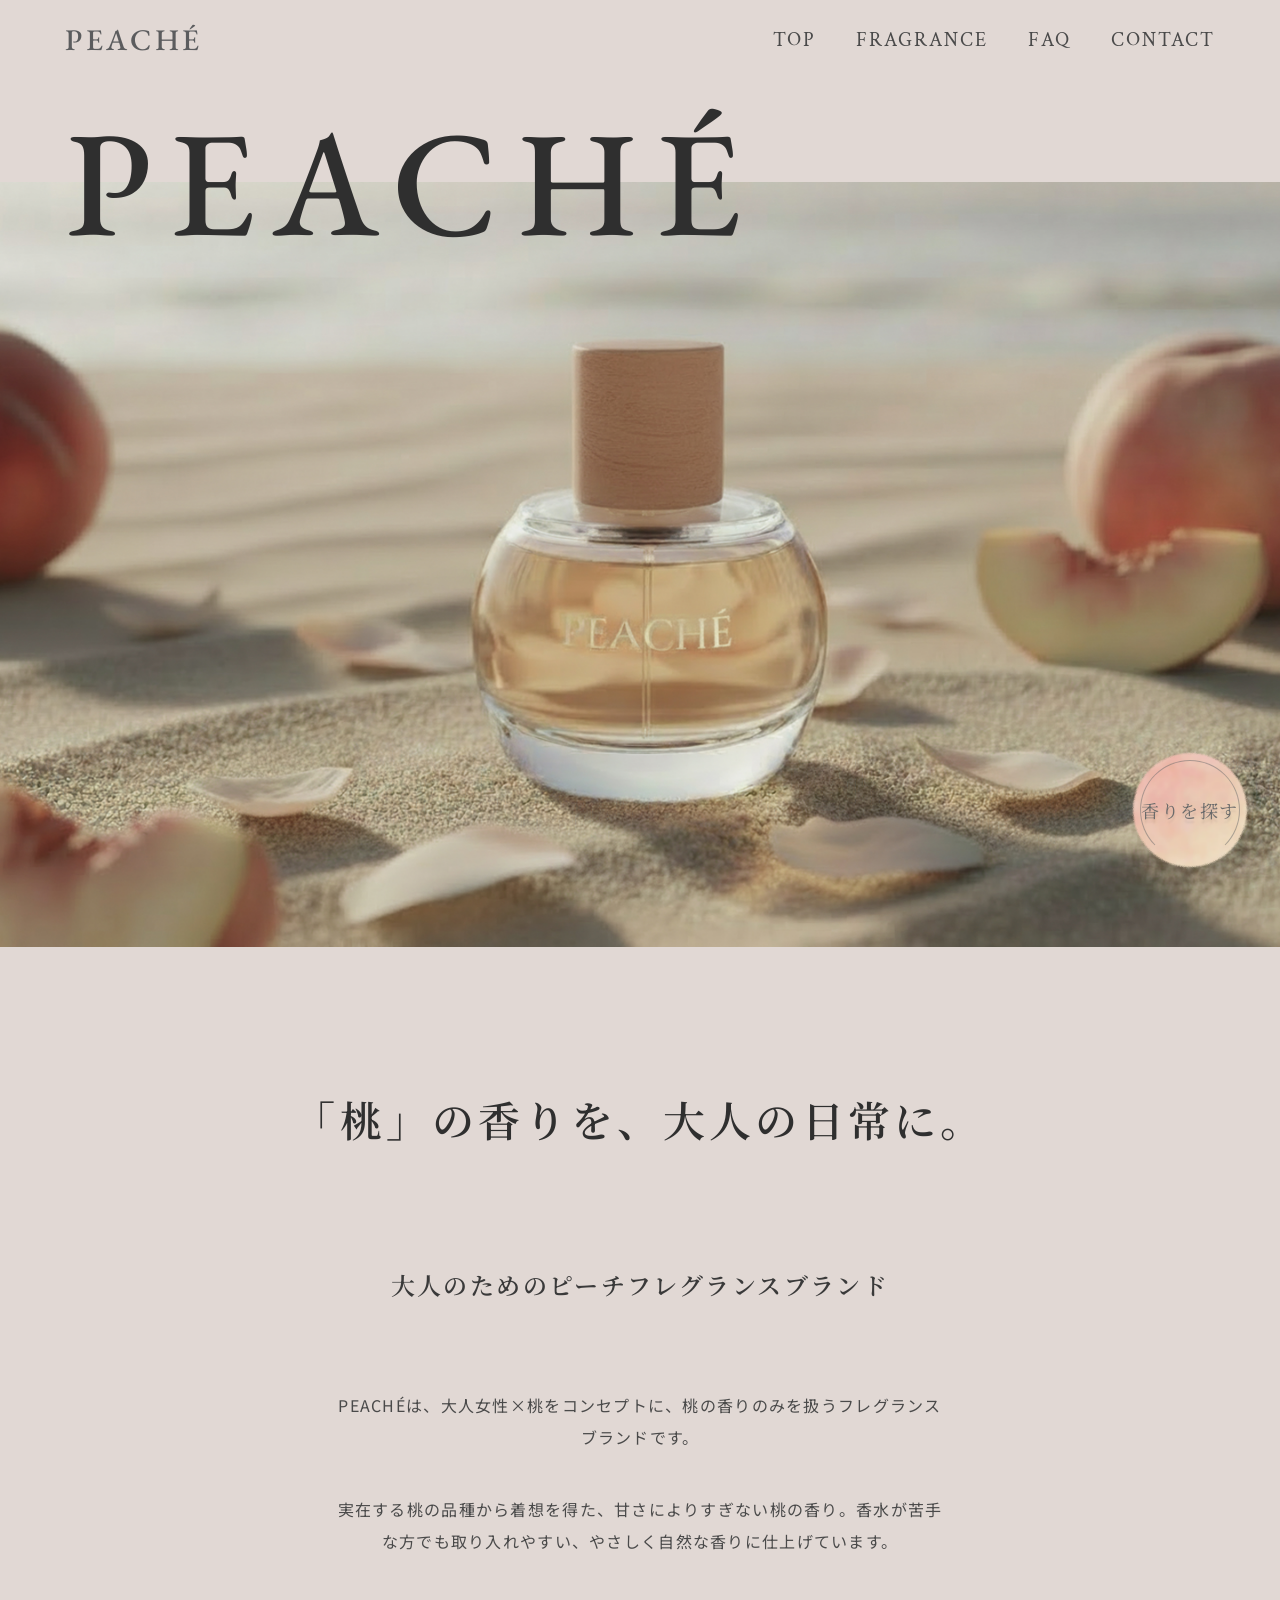
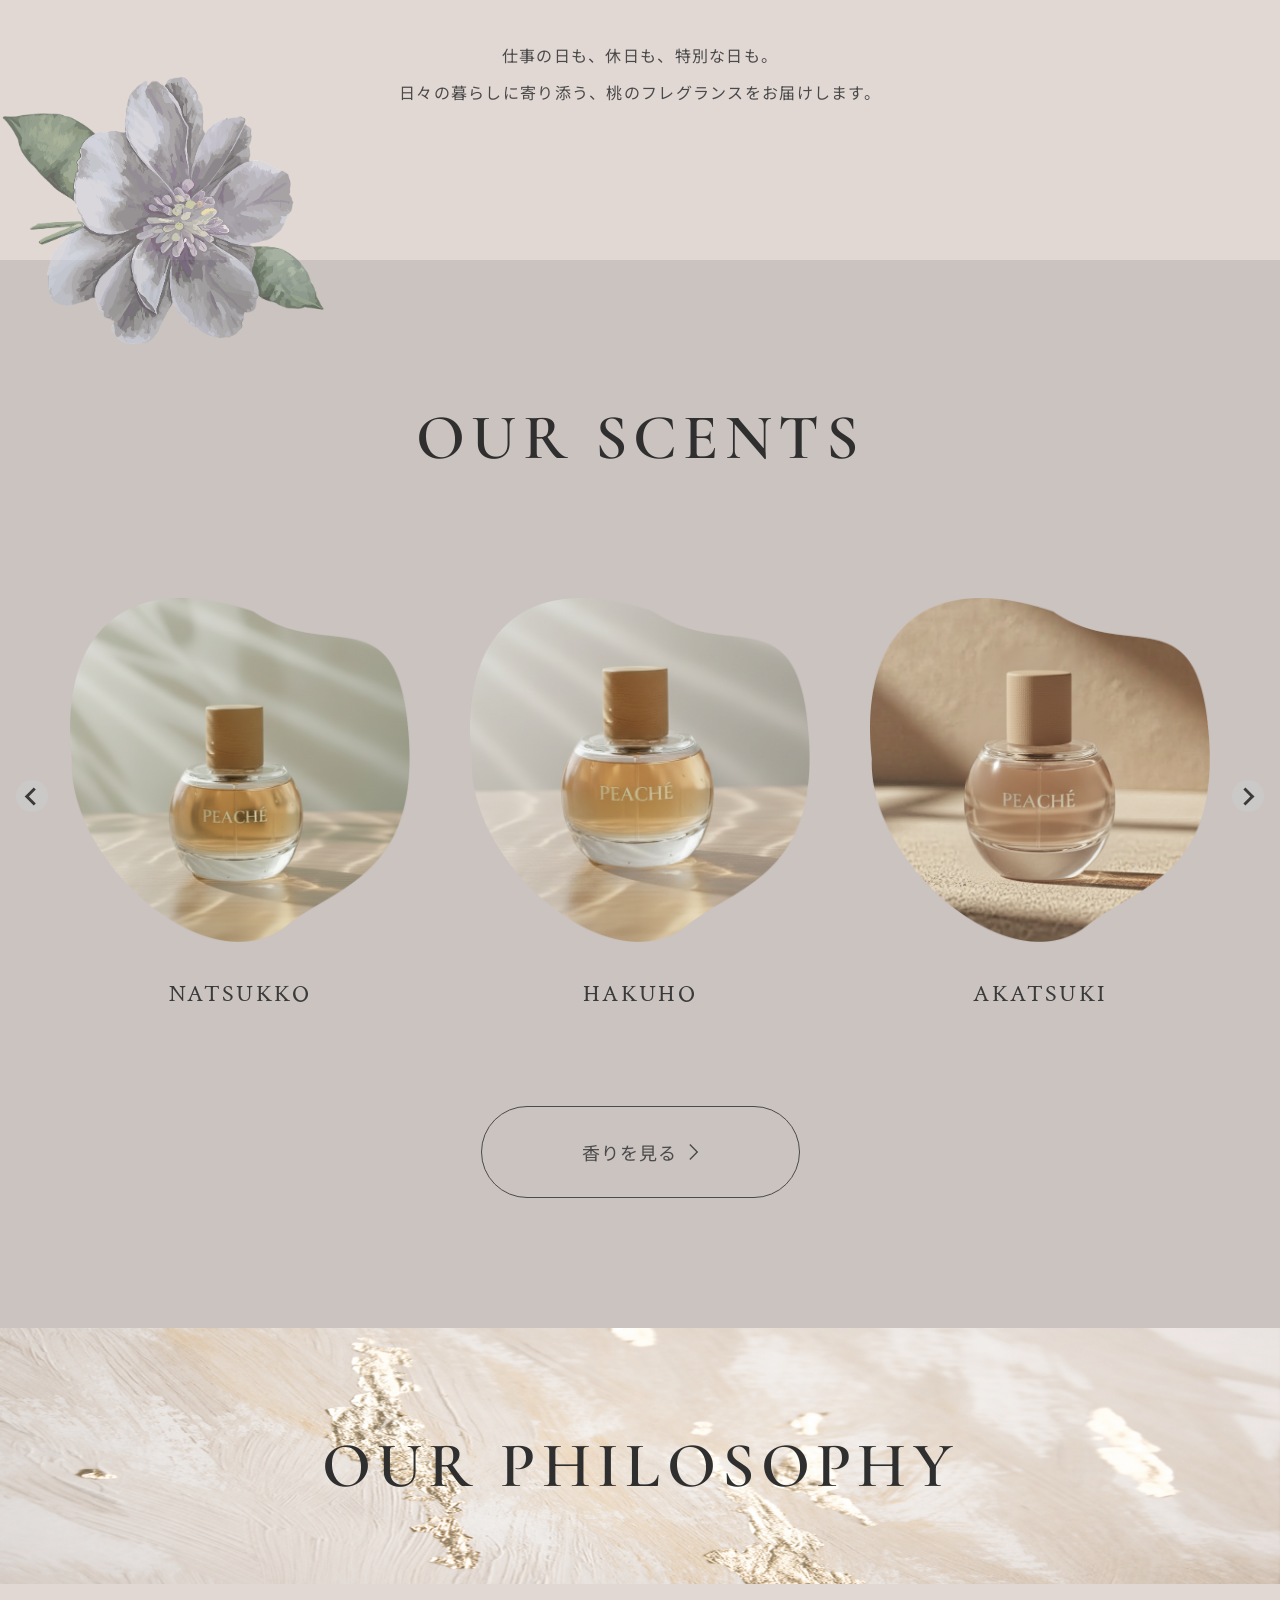
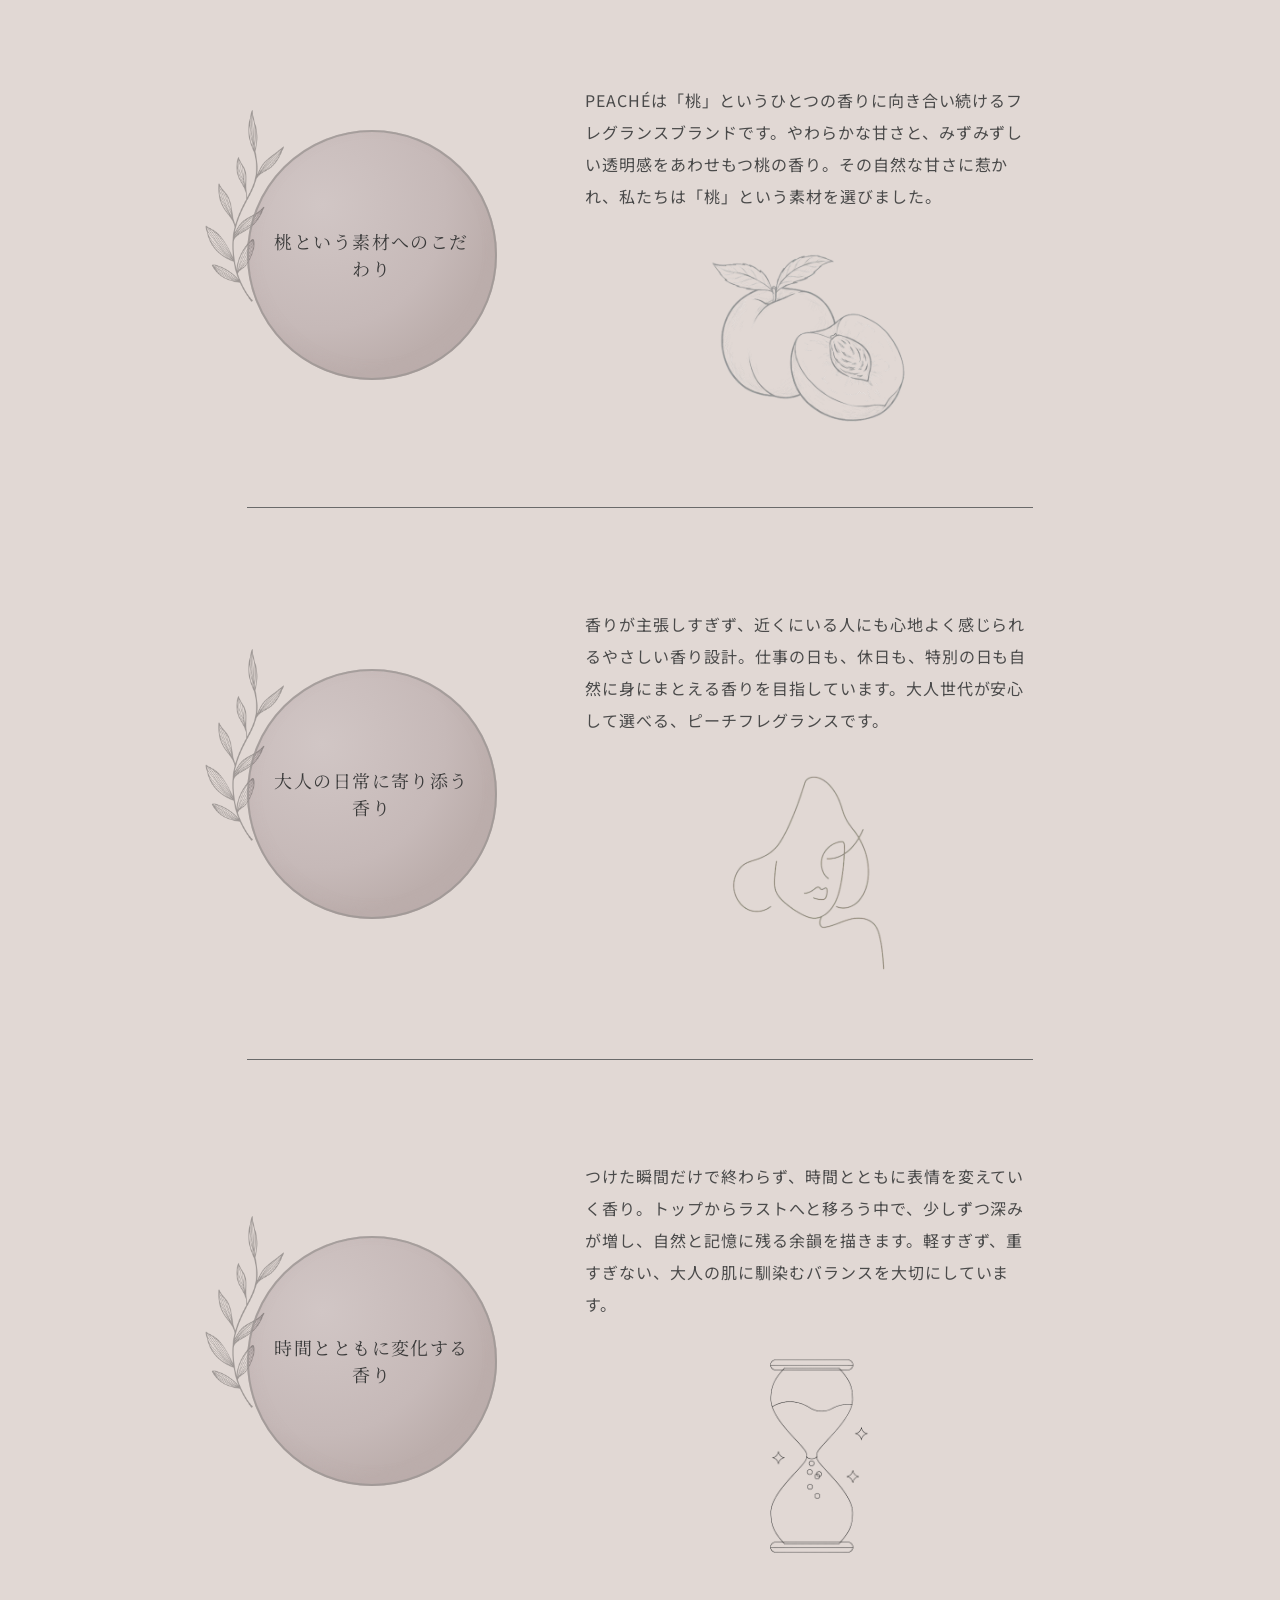
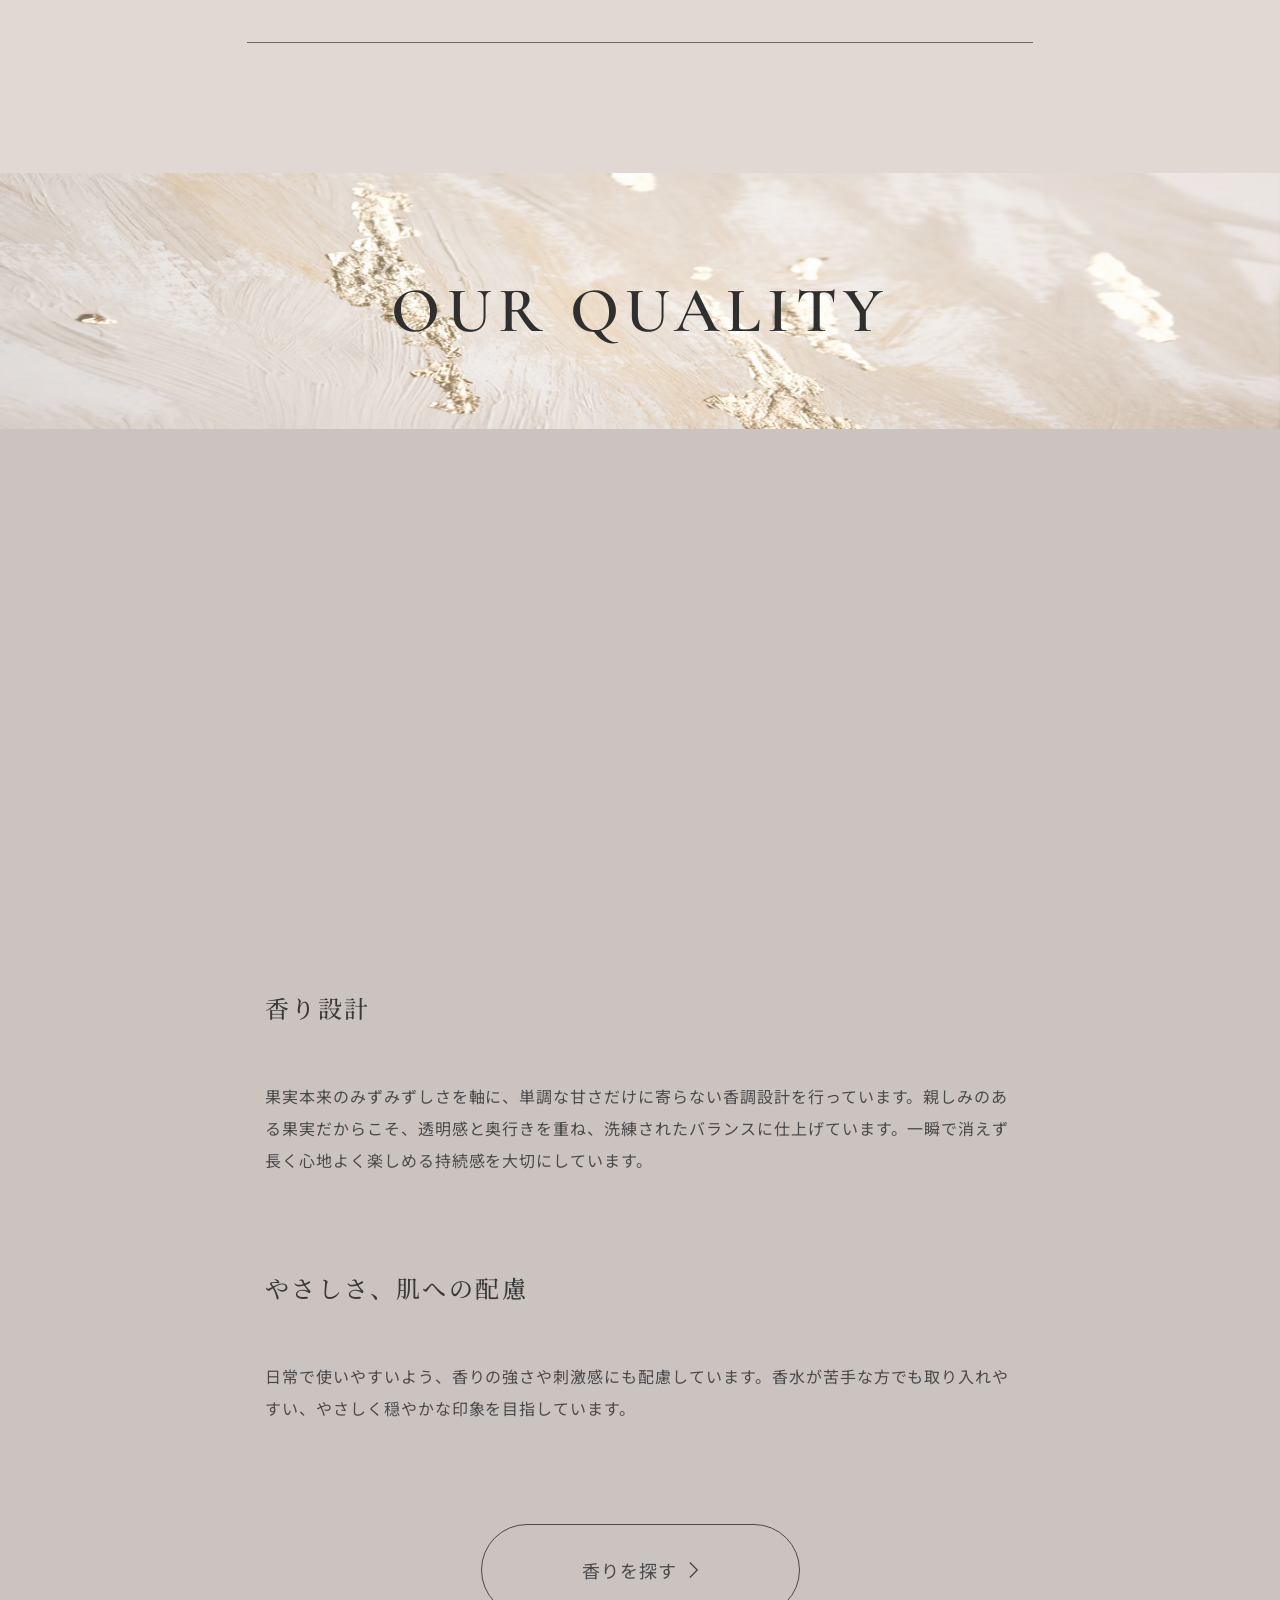
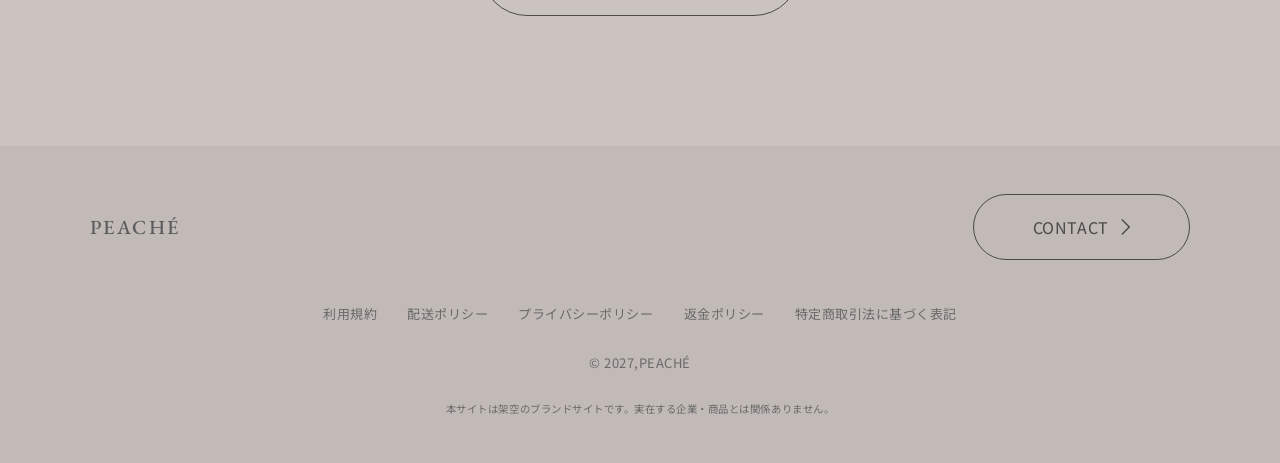
==== commit 5a8605ab: "フッターに架空サイト表記を追加" ====
--- a/index.html
+++ b/index.html
@@ -384,6 +384,9 @@
                             </li>
                         </ul>
                         <small class="footer__copyright">&copy; 2027,PEACHÉ</small>
+                        <p class="footer__cautionary-note">
+                            <small>本サイトは架空のブランドサイトです。実在する企業・商品とは関係ありません。</small>
+                        </p>
                     </div>
                 </div>
             </footer>
--- a/assets/css/common.css
+++ b/assets/css/common.css
@@ -434,7 +434,8 @@
     letter-spacing: 0.04em;
 }
 
-.footer__copyright {
+.footer__copyright,
+.footer__cautionary-note {
     color: var(--color-text-muted);
     text-align: center;
     font-family: var(--font-body-ja);
